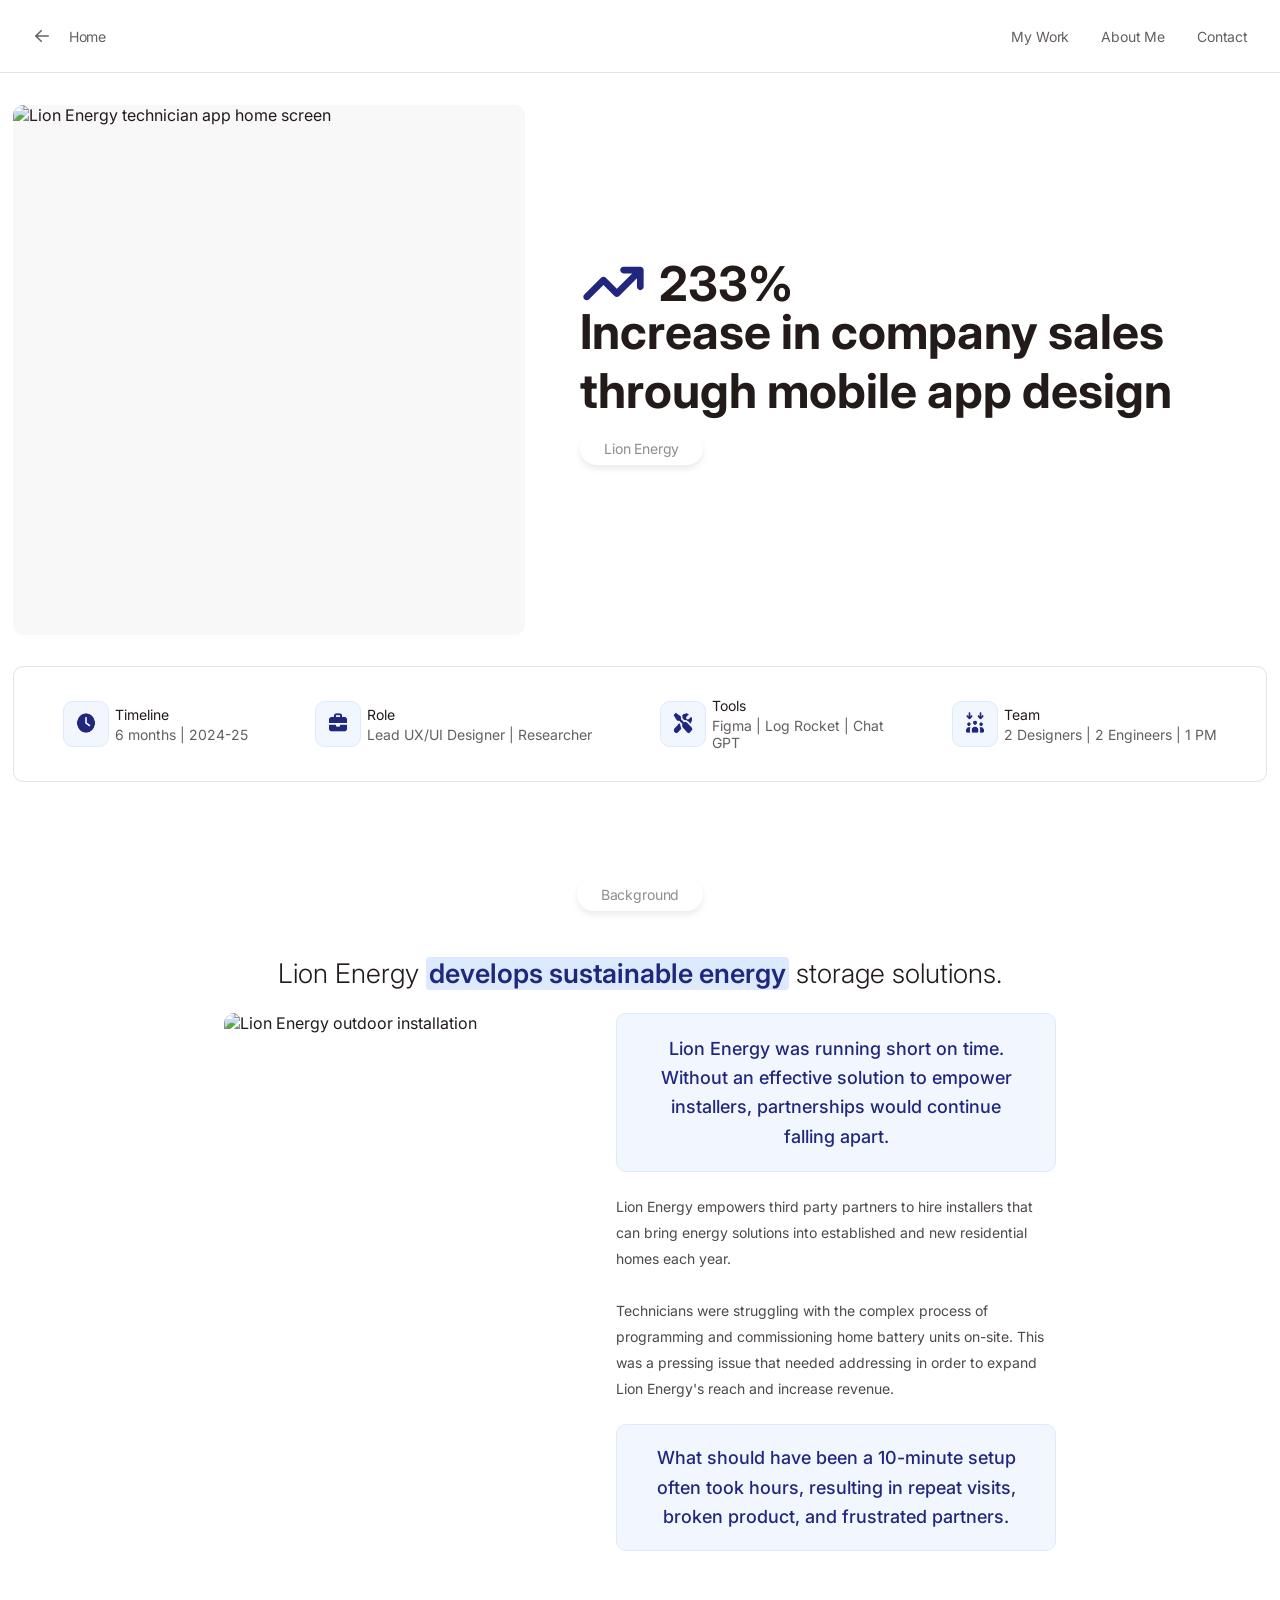
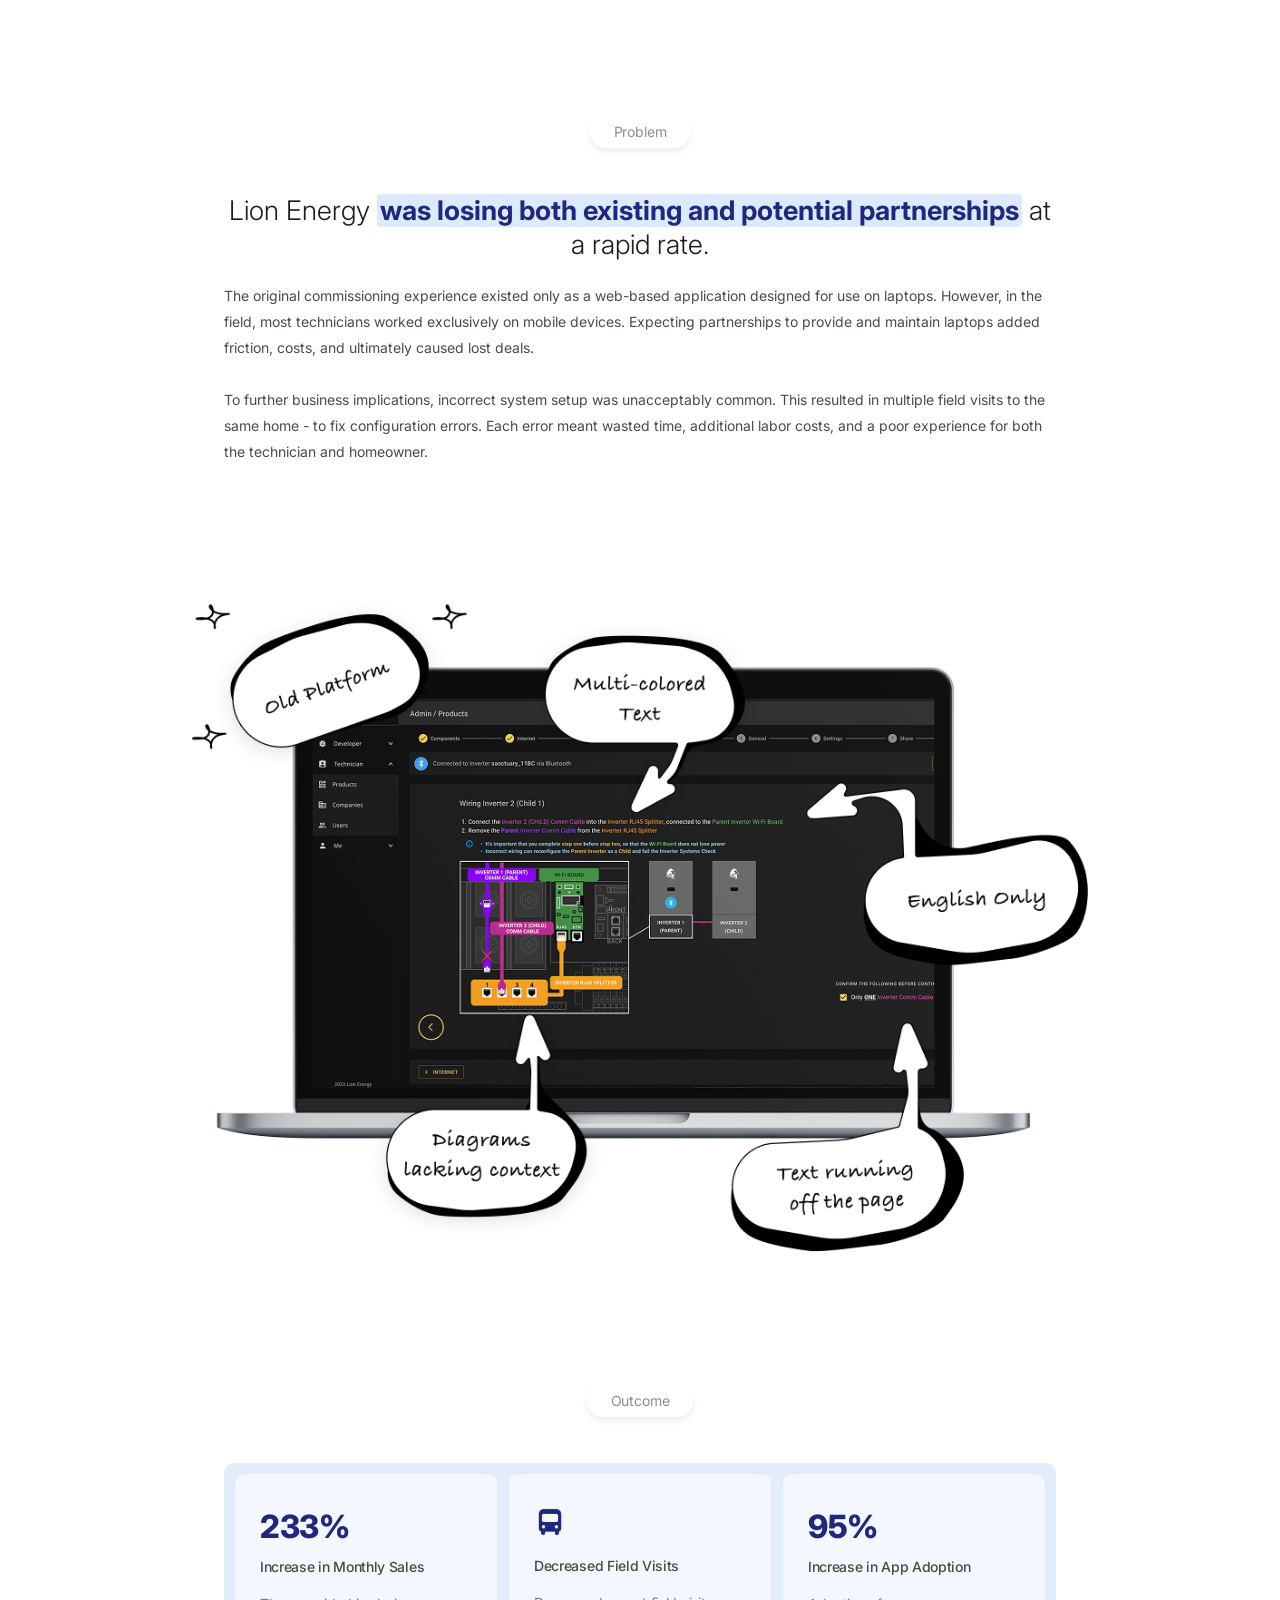
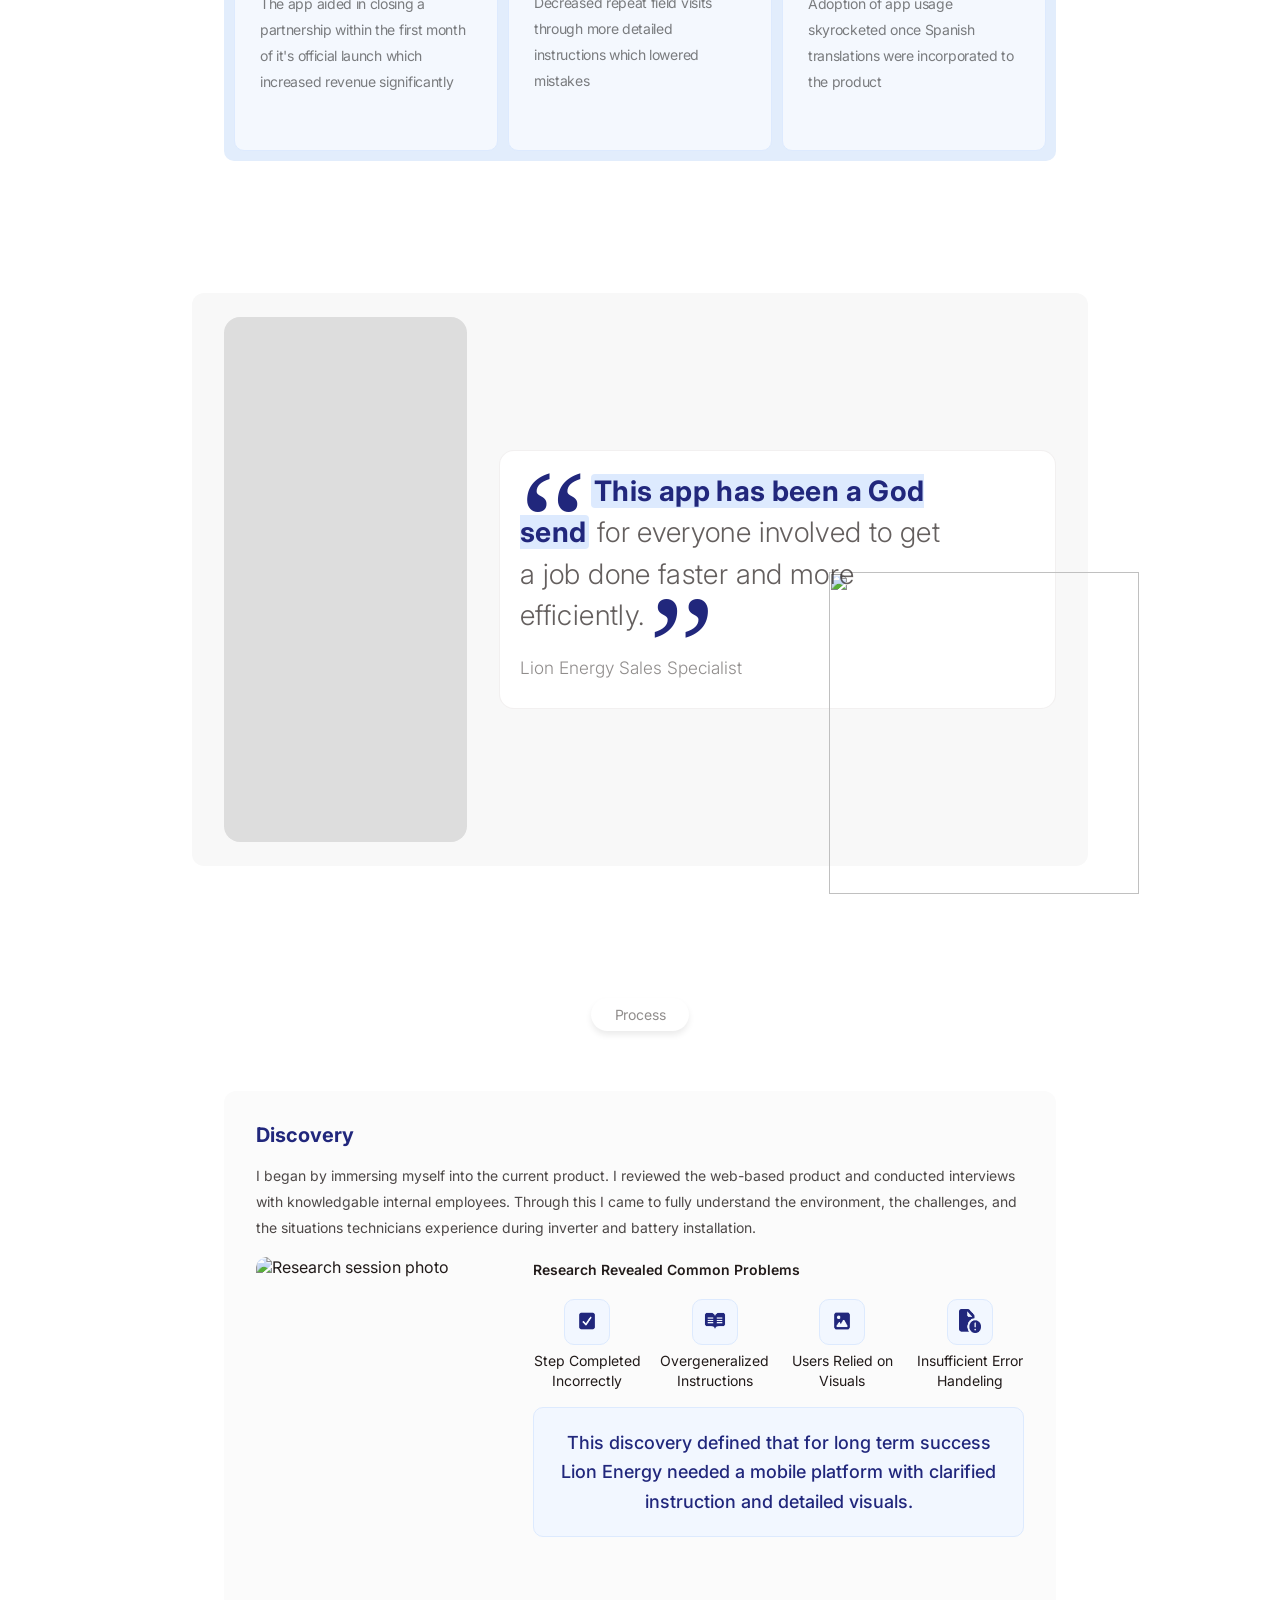
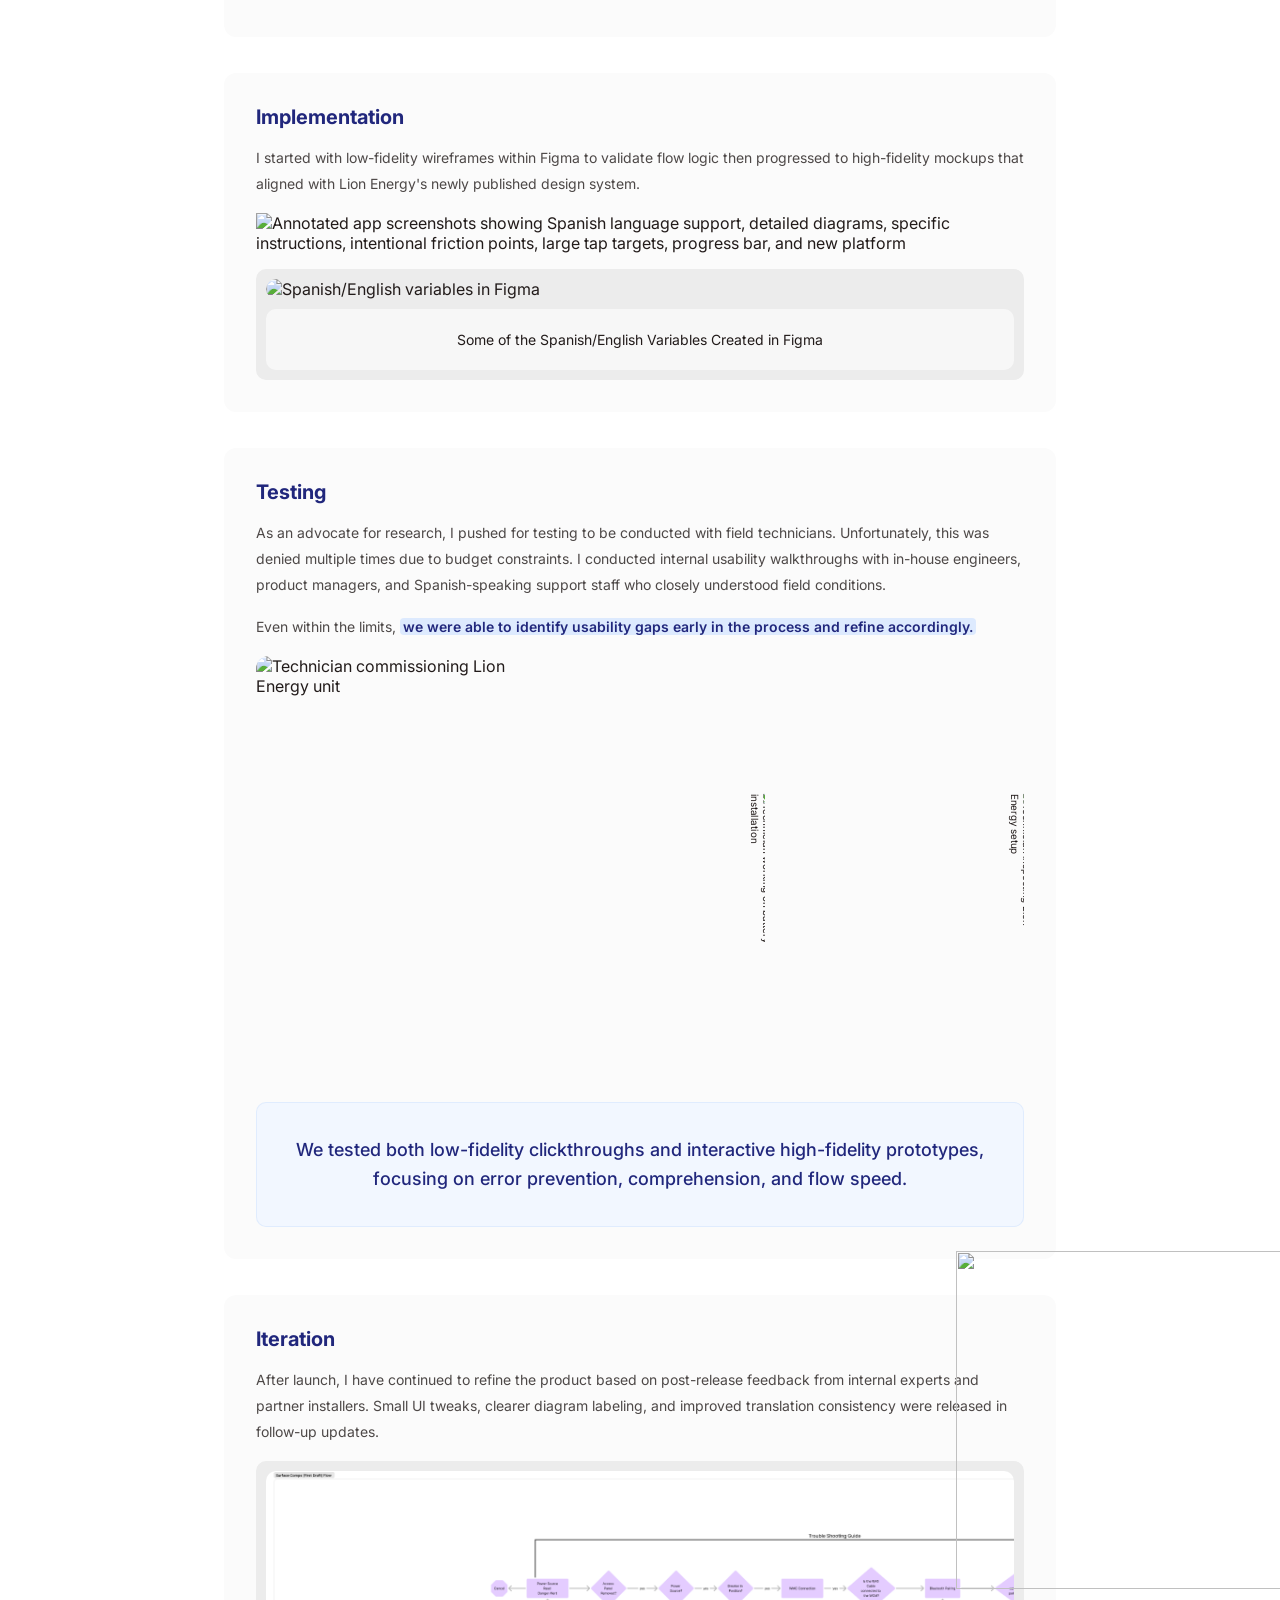
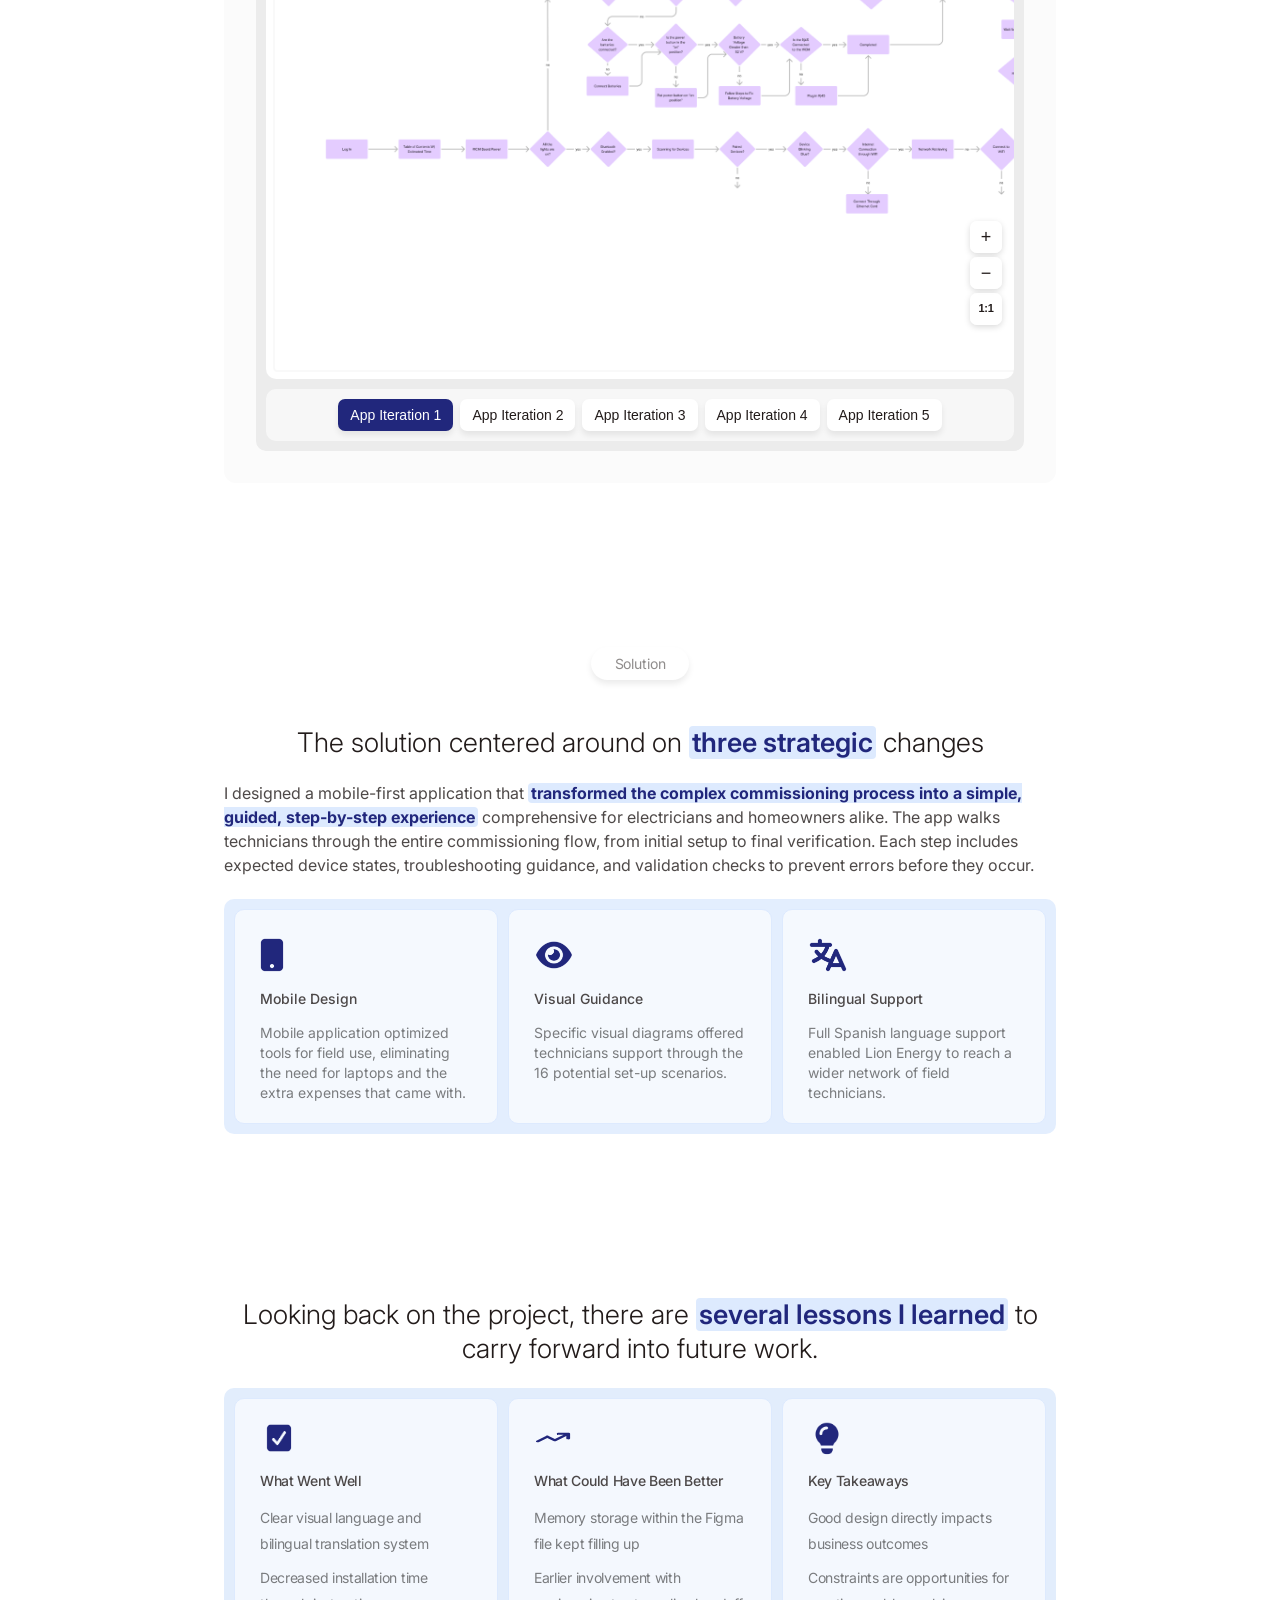
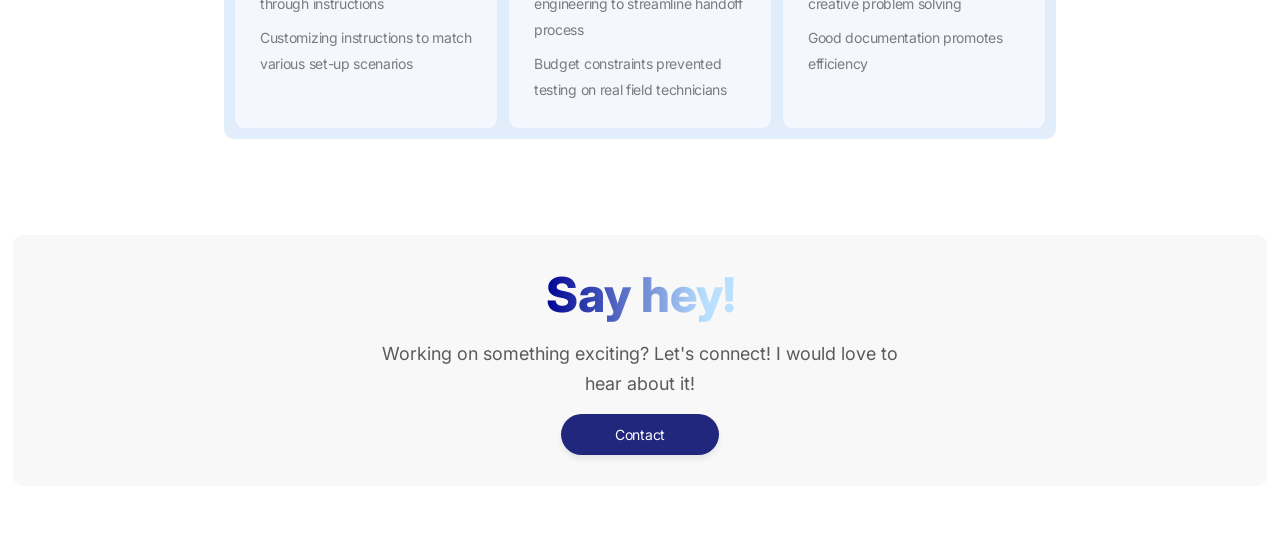
==== product-value.html @ 4588ea2a "Initial commit" ====
<!DOCTYPE html>
<html lang="en">
<head>
<meta charset="UTF-8">
<meta name="viewport" content="width=device-width, initial-scale=1.0">
<title>Lion Energy Case Study | Katelyn.design</title>
<link href="https://fonts.googleapis.com/css2?family=Inter:wght@300;400;500;600;700;800&family=Irish+Grover&display=swap" rel="stylesheet">
<link rel="stylesheet" href="styles.css">
<style>

/* ─── Reset & base ─── */
*, *::before, *::after { box-sizing: border-box; margin: 0; padding: 0; }
body { font-family: 'Inter', sans-serif; background: #fff; color: #221b1a; }
img { display: block; max-width: 100%; }

/* ─── Nav ─── */
.nav {
  display: flex;
  align-items: center;
  justify-content: space-between;
  height: 73px;
  padding: 0 32px;
  border-bottom: 1px solid #e6e2e1;
  background: #fff;
  position: sticky;
  top: 0;
  z-index: 100;
}
.nav__logo {
  display: flex;
  align-items: center;
  gap: 17px;
  font-size: 14px;
  font-weight: 400;
  color: rgba(34,27,26,0.7);
  text-decoration: none;
}
.nav__logo-icon { width: 20px; height: 20px; flex-shrink: 0; }
.nav__links {
  display: flex;
  gap: 32px;
  font-size: 14px;
  color: rgba(34,27,26,0.7);
}
.nav__links a {
  text-decoration: none;
  color: inherit;
}
.nav__links a:hover { color: #21277c; }

/* ─── Main container ─── */
.case-study {
  display: flex;
  flex-direction: column;
  align-items: center;
  background: #fff;
  width: 100%;
  max-width: 1344px;
  margin: 0 auto;
}

/* ─── Hero ─── */
.cs-hero {
  display: flex;
  align-items: center;
  justify-content: flex-start;
  gap: 55px;
  width: calc(100% - 26px);
  margin: 0 13px;
  padding: 14px 49px 14px 0;
  min-height: 593px;
  overflow: hidden;
  background: #fff;
}
.cs-hero__device {
  display: flex;
  align-items: center;
  justify-content: center;
  width: 512px;
  min-width: 512px;
  height: 530px;
  border-radius: 10px;
  background: linear-gradient(90deg, #f9f8f8 0%, #f9f8f8 100%);
  overflow: hidden;
  flex-shrink: 0;
}
.cs-hero__device img {
  width: 100%;
  height: 100%;
  object-fit: cover;
}
.cs-hero__copy {
  display: flex;
  flex-direction: column;
  align-items: flex-start;
  gap: 0;
  max-width: 660px;
}
.cs-hero__stat-row {
  display: flex;
  align-items: center;
  gap: 12px;
  margin-bottom: -15px;
}
.cs-hero__stat-row img {
  width: 67px;
  height: 67px;
  flex-shrink: 0;
}
.cs-hero__stat {
  font-size: 48px;
  font-weight: 700;
  text-transform: uppercase;
  color: #221b1a;
  line-height: normal;
  white-space: nowrap;
}
.cs-hero__heading {
  font-size: 48px;
  font-weight: 700;
  line-height: normal;
  color: #221b1a;
  margin-bottom: 12px;
}
.pill {
  display: inline-block;
  background: #fff;
  box-shadow: 0 4px 6px rgba(0,0,0,0.08);
  border-radius: 9999px;
  padding: 8px 24px;
  font-size: 14px;
  font-weight: 400;
  color: rgba(34, 27, 26, 0.5);
  white-space: nowrap;
  position: relative;
  z-index: 1;
}

/* ─── Meta bar ─── */
.cs-meta {
  display: flex;
  align-items: center;
  justify-content: space-between;
  width: calc(100% - 26px);
  margin: 0 13px;
  padding: 14px 49px;
  border: 1px solid #e6e2e1;
  border-radius: 10px;
  min-height: 106px;
}
.cs-meta__item {
  display: flex;
  align-items: center;
  gap: 6px;
  padding: 16px 0;
}
.cs-meta__icon {
  width: 46px;
  height: 46px;
  background: #f2f7ff;
  border: 1px solid #dde9fc;
  border-radius: 10px;
  display: flex;
  align-items: flex-end;
  justify-content: flex-end;
  padding: 11px;
  flex-shrink: 0;
}
.cs-meta__icon img { width: 24px; height: 24px; }
.cs-meta__text { display: flex; flex-direction: column; gap: 3px; }
.cs-meta__label { font-size: 14px; font-weight: 400; color: #221b1a; }
.cs-meta__value { font-size: 14px; font-weight: 400; color: rgba(34,27,26,0.7); }

/* ─── Article columns ─── */
.cs-content {
  display: flex;
  flex-direction: column;
  gap: 100px;
  padding: 64px 0;
  width: 896px;
}

/* ─── Section card ─── */
.cs-section {
  display: flex;
  flex-direction: column;
  align-items: center;
  gap: 22px;
  padding: 32px;
  background: #fff;
  border-radius: 12px;
  width: 100%;
  position: relative;
}
.cs-section--process {
  display: flex;
  flex-direction: column;
  gap: 100px;
  align-items: center;
  padding: 32px;
  border-radius: 32px;
  background: #fff;
}
.cs-section__heading {
  font-size: 27px;
  font-weight: 300;
  line-height: 33.75px;
  color: #221b1a;
  text-align: center;
  width: 100%;
  position: relative;
  z-index: 1;
}
.cs-section__heading strong { font-weight: 700; color: #21277c; background-color: #ddeafe; border-radius: 4px; padding: 0 3px; }
.cs-section__heading em { font-style: normal; font-weight: 600; color: #21277c; background-color: #ddeafe; border-radius: 4px; padding: 0 3px; }

/* highlight bar */
.highlight-bar {
  position: absolute;
  height: 38px;
  background: rgba(221,234,254,0.81);
  border-radius: 6px;
  pointer-events: none;
  z-index: 0;
}

/* ─── Two-col layout ─── */
.cs-two-col {
  display: flex;
  gap: 22px;
  align-items: flex-start;
  width: 100%;
}
.cs-two-col__img {
  width: 348px;
  min-width: 348px;
  height: 481px;
  border-radius: 10px;
  overflow: hidden;
  flex-shrink: 0;
}
.cs-two-col__img img { width: 100%; height: 100%; object-fit: cover; }
.cs-two-col__right {
  display: flex;
  flex-direction: column;
  gap: 22px;
  flex: 1;
  min-width: 0;
  height: 477px;
}

/* blockquote cards */
.cs-callout {
  background: #f2f7ff;
  border: 1px solid #ddeafe;
  border-radius: 10px;
  padding: 20px;
  display: flex;
  flex-direction: column;
  gap: 26px;
  justify-content: center;
  flex: 1;
}
.cs-callout--full {
  width: 100%;
  height: 195px;
  flex: none;
}
.cs-callout__icon { width: 53px; height: 53px; flex-shrink: 0; }
.cs-callout__icon img { width: 100%; height: 100%; object-fit: contain; }
.cs-callout p {
  font-size: 18px;
  font-weight: 500;
  font-style: normal;
  line-height: 29.25px;
  color: #21277c;
}

/* body text */
.cs-body {
  font-size: 14px;
  font-weight: 400;
  line-height: 26px;
  color: rgba(34,27,26,0.8);
}
.cs-body p + p { margin-top: 0; }

/* full-width image */
.cs-full-img {
  width: 100%;
  position: relative;
}
.cs-full-img img {
  width: 100%;
  object-fit: cover;
  border-radius: 10px;
}

/* ─── Outcome metrics ─── */
.cs-metrics-outer {
  background: #e2edfc;
  border-radius: 10px;
  padding: 10px;
  width: 100%;
}
.cs-metrics-grid {
  display: flex;
  gap: 10px;
  width: 100%;
}
.cs-outcome-card {
  background: rgba(255,255,255,0.64);
  border: 1px solid #ddeafe;
  border-radius: 10px;
  padding: 37px 25px 1px;
  flex: 1;
  min-width: 0;
  display: flex;
  flex-direction: column;
  gap: 12px;
  min-height: 278px;
}
.cs-outcome-card--icon { padding-top: 28px; }
.cs-outcome-card__stat {
  font-size: 32px;
  font-weight: 800;
  color: #21277c;
  line-height: 1;
  letter-spacing: -0.44px;
}
.cs-outcome-card__icon { width: 40px; height: 40px; position: relative; overflow: hidden; flex-shrink: 0; }
.cs-outcome-card__icon img { position: absolute; top: 10%; left: 0; bottom: 10%; width: 100%; height: 80%; object-fit: contain; object-position: left center; }
.cs-outcome-card h4 {
  font-size: 14px;
  font-weight: 500;
  color: rgba(34,27,26,0.8);
  line-height: 24px;
  letter-spacing: -0.31px;
}
.cs-outcome-card p {
  font-size: 14px;
  font-weight: 400;
  color: rgba(0,0,0,0.5);
  line-height: 26px;
  letter-spacing: -0.31px;
  max-width: 210px;
}
.cs-footnote {
  font-size: 14px;
  font-weight: 400;
  line-height: 26px;
  color: rgba(0,0,0,0.9);
  width: 100%;
}

/* ─── Testimonial ─── */
.cs-testimonial {
  display: flex;
  gap: 32px;
  align-items: stretch;
  justify-content: center;
  background: #f8f8f8;
  border-radius: 12px;
  padding: 24px 32px;
  width: 100%;
}
.cs-testimonial__video {
  width: 243px;
  min-width: 243px;
  height: 525px;
  background: #ddd;
  border-radius: 16px;
  overflow: hidden;
  flex-shrink: 0;
}
.cs-testimonial__quote-wrap {
  position: relative;
  flex: 1;
  min-width: 0;
  display: flex;
  flex-direction: column;
  align-items: flex-start;
  justify-content: center;
  background: #fff;
  border: 1px solid rgba(230,226,225,0.5);
  border-radius: 15px;
  padding: 20px;
  align-self: center;
}
.cs-testimonial__open-quote {
  display: inline;
  font-family: 'Irish Grover', cursive;
  font-size: 150px;
  line-height: 0;
  color: #21277c;
  pointer-events: none;
  vertical-align: middle;
  position: relative;
  top: 0.2em;
  margin-right: 4px;
}
.cs-testimonial__close-quote {
  display: inline;
  font-family: 'Irish Grover', cursive;
  font-size: 150px;
  line-height: 0;
  color: #21277c;
  pointer-events: none;
  vertical-align: middle;
  position: relative;
  top: 0.2em;
  margin-left: 4px;
  transform: scaleX(-1);
}
.cs-testimonial__quote-text {
  font-size: 28.182px;
  font-weight: 300;
  line-height: 41.477px;
  color: rgba(34,27,26,0.7);
  text-align: left;
  letter-spacing: 0.3645px;
  position: relative;
  z-index: 1;
  max-width: 440px;
}
.cs-testimonial__quote-text strong {
  font-weight: 700;
  color: #21277c;
  background-color: #DDEAFE;
  border-radius: 4px;
  padding: 0 3px;
}
.cs-testimonial__cite {
  display: block;
  font-size: 17.205px;
  font-weight: 300;
  line-height: 41.477px;
  color: rgba(34,27,26,0.5);
  text-align: left;
  position: relative;
  z-index: 1;
  margin-top: 10px;
}
.cs-testimonial__girl {
  position: absolute;
  right: -84px;
  bottom: -186px;
  width: 310px;
  height: 322px;
  pointer-events: none;
  overflow: hidden;
}
.cs-testimonial__girl img { width: 100%; height: 100%; object-fit: cover; }

/* ─── Process section ─── */
.cs-process-container {
  display: flex;
  flex-direction: column;
  gap: 36px;
  width: 832px;
}
.cs-process-label {
  display: flex;
  align-items: center;
  justify-content: center;
  width: 100%;
}
.cs-process-block {
  background: #fbfbfb;
  border-radius: 12px;
  padding: 32px;
  display: flex;
  flex-direction: column;
  gap: 16px;
  position: relative;
}
.cs-process-block__title {
  font-size: 20px;
  font-weight: 700;
  color: #21277c;
  line-height: 24px;
  align-self: flex-start;
}
.cs-process-block__body {
  font-size: 14px;
  font-weight: 400;
  color: rgba(34,27,26,0.8);
  line-height: 26px;
}
.cs-process-block__body strong { font-weight: 600; color: #221b1a; }

/* discovery two-col */
.cs-discovery-grid {
  display: flex;
  gap: 16px;
  align-items: flex-start;
}
.cs-discovery-photo {
  width: 261px;
  min-width: 261px;
  height: 348px;
  border-radius: 10px;
  overflow: hidden;
  flex-shrink: 0;
}
.cs-discovery-photo img { width: 100%; height: 100%; object-fit: cover; border-radius: 10px; }
.cs-discovery-right {
  flex: 1;
  min-width: 0;
  display: flex;
  flex-direction: column;
  gap: 16px;
}
.cs-discovery-right h4 {
  font-size: 14px;
  font-weight: 600;
  color: #221b1a;
  line-height: 26px;
}

/* research problems grid */
.cs-problems-grid {
  display: flex;
  justify-content: space-between;
  width: 100%;
}
.cs-problem-item {
  display: flex;
  flex-direction: column;
  align-items: center;
  gap: 6px;
  width: 108px;
  text-align: center;
}
.cs-problem-item__icon {
  width: 46px;
  height: 46px;
  background: #f2f7ff;
  border: 1px solid #ddeafe;
  border-radius: 10px;
  display: flex;
  align-items: flex-end;
  justify-content: flex-end;
  padding: 11px;
}
.cs-problem-item__icon img { width: 24px; height: 24px; }
.cs-problem-item p {
  font-size: 14px;
  font-weight: 400;
  color: #221b1a;
  line-height: 20px;
  text-align: center;
}
.cs-discovery-conclusion {
  font-size: 14px;
  font-weight: 400;
  line-height: 26px;
  color: rgba(34,27,26,0.8);
}

/* ─── Picture / tabs component ─── */
.cs-picture {
  background: #ececec;
  border-radius: 10px;
  padding: 10px;
  display: flex;
  flex-direction: column;
  gap: 10px;
  width: 100%;
}
.cs-picture__img {
  width: 100%;
  border-radius: 10px;
  overflow: hidden;
  min-height: 350px;
  position: relative;
}
.cs-picture__img img {
  width: 100%;
  height: 100%;
  object-fit: cover;
  border-radius: 10px;
  display: block;
}
.cs-picture__tabs {
  background: rgba(255,255,255,0.62);
  border-radius: 10px;
  padding: 10px 14px;
  display: flex;
  flex-wrap: wrap;
  gap: 7px;
  align-items: center;
  justify-content: center;
}
.cs-tab {
  background: #fff;
  box-shadow: 0 4px 6px rgba(0,0,0,0.08);
  border-radius: 7px;
  padding: 8px 12px;
  font-size: 14px;
  font-weight: 400;
  color: #221b1a;
  cursor: pointer;
  border: none;
  white-space: nowrap;
}
.cs-tab.active {
  background: #21277c;
  color: #fff;
}

/* ─── Implementation annotated section ─── */
.cs-annotated-wrap {
  width: 100%;
  position: relative;
  /* overflow: hidden; */
  /* min-height gives space for absolutely positioned bubbles */
  min-height: 900px;
}

.cs-phones-row {
  display: flex;
  gap: 16px;
  align-items: flex-start;
  justify-content: center;
  padding: 96px 0 0 0;
  position: relative;
  z-index: 1;
}
.cs-phone-shot {
  border-radius: 12px;
  overflow: hidden;
  height: 540px;
}
.cs-phone-shot img {
  height: 100%;
  width: auto;
  object-fit: cover;
}

/* Speech bubbles — absolutely positioned */
.bubble {
  position: absolute;
  z-index: 10;
  display: flex;
  flex-direction: column;
  align-items: center;
}
.bubble__shape {
  background: #fff;
  border: 2px solid #221b1a;
  border-radius: 16px;
  padding: 10px 16px;
  position: relative;
  max-width: 200px;
  text-align: center;
}
.bubble__shape::after {
  content: '';
  position: absolute;
  width: 0;
  height: 0;
  border-left: 10px solid transparent;
  border-right: 10px solid transparent;
}
.bubble__shape--down::after {
  bottom: -14px;
  left: 50%;
  transform: translateX(-50%);
  border-top: 14px solid #221b1a;
}
.bubble__shape--down-inner::before {
  content: '';
  position: absolute;
  width: 0;
  height: 0;
  bottom: -11px;
  left: 50%;
  transform: translateX(-50%);
  border-left: 8px solid transparent;
  border-right: 8px solid transparent;
  border-top: 11px solid #fff;
  z-index: 1;
}
.bubble__shape--up::after {
  top: -14px;
  left: 50%;
  transform: translateX(-50%);
  border-bottom: 14px solid #221b1a;
}
.bubble__shape--up-inner::before {
  content: '';
  position: absolute;
  width: 0;
  height: 0;
  top: -11px;
  left: 50%;
  transform: translateX(-50%);
  border-left: 8px solid transparent;
  border-right: 8px solid transparent;
  border-bottom: 11px solid #fff;
  z-index: 1;
}
.bubble__text {
  font-family: 'Comic Sans MS', 'Bradley Hand', 'Segoe Print', cursive;
  font-size: 18px;
  font-weight: 700;
  color: #000;
  line-height: 1.3;
}

/* ─── Figma variables screenshot ─── */
.cs-figma-vars {
  background: #ececec;
  border-radius: 10px;
  padding: 10px;
  display: flex;
  flex-direction: column;
  gap: 10px;
  width: 100%;
}
.cs-figma-vars__img {
  width: 100%;
  border-radius: 10px;
  overflow: hidden;
}
.cs-figma-vars__img img { width: 100%; object-fit: cover; border-radius: 10px; display: block; }
.cs-figma-vars__caption {
  background: rgba(255,255,255,0.62);
  border-radius: 10px;
  padding: 22px 14px;
  display: flex;
  align-items: center;
  justify-content: center;
}
.cs-figma-vars__caption span {
  font-size: 14px;
  font-weight: 400;
  color: #221b1a;
}

/* ─── Testing ─── */
.cs-testing-highlight {
  position: absolute;
  left: 188px;
  top: 180px;
  width: 618px;
  height: 42px;
  background: rgba(221,234,254,0.81);
  border-radius: 6px;
  pointer-events: none;
}
.cs-testing-photos {
  display: flex;
  gap: 10px;
  width: 100%;
  height: 430px;
}
.cs-testing-photo {
  flex: 1;
  min-width: 0;
  border-radius: 12px;
  overflow: hidden;
  position: relative;
}
.cs-testing-photo img {
  width: 100%;
  height: 100%;
  object-fit: cover;
  border-radius: 12px;
}
.cs-testing-photo--rotated {
  display: flex;
  align-items: center;
  justify-content: center;
}
.cs-testing-photo--rotated img {
  transform: rotate(90deg);
  width: auto;
  height: 100%;
  max-width: none;
}
.cs-testing-quote {
  background: linear-gradient(90deg, #f2f7ff 0%, #f2f7ff 100%);
  border: 1px solid rgba(221,234,254,0.81);
  border-radius: 10px;
  padding: 32px;
  width: 100%;
}
.cs-testing-quote p {
  font-size: 18px;
  font-weight: 500;
  color: #21277c;
  line-height: 29.25px;
  text-align: center;
}

/* ─── Iteration ─── */
.cs-iteration-wrap {
  position: relative;
  width: 100%;
}
.cs-iteration-girl {
  position: absolute;
  right: -270px;
  top: -210px;
  width: 338px;
  height: 338px;
  pointer-events: none;
  z-index: 2;
}
.cs-iteration-girl img { width: 100%; height: 100%; object-fit: cover; }

.cs-picture__img--animated {
  position: relative;
  height: 508px;
  border-radius: 10px;
  background: #ececec;
  overflow: hidden;
}
/* Scrollable inner track */
.cs-iteration-scroll {
  position: absolute;
  inset: 0;
  overflow: hidden;
  opacity: 0;
  transition: opacity 0.35s ease;
  pointer-events: none;
  cursor: grab;
}
.cs-iteration-scroll.visible {
  opacity: 1;
  pointer-events: auto;
}
.cs-iteration-scroll.dragging { cursor: grabbing; }
.cs-iteration-scroll img {
  height: 100%;
  width: auto;
  max-width: none;
  display: block;
  border-radius: 0;
  transform-origin: 0 0;
  transition: transform 0.15s ease;
  user-select: none;
  pointer-events: none;
}
/* Zoom controls */
.cs-iteration-zoom {
  position: absolute;
  bottom: 54px;
  right: 12px;
  z-index: 10;
  display: flex;
  flex-direction: column;
  gap: 4px;
}
.cs-iteration-zoom button {
  width: 32px;
  height: 32px;
  background: rgba(255,255,255,0.9);
  border: none;
  border-radius: 7px;
  box-shadow: 0 2px 6px rgba(0,0,0,0.15);
  font-size: 18px;
  line-height: 1;
  cursor: pointer;
  display: flex;
  align-items: center;
  justify-content: center;
  color: #221b1a;
  transition: background 0.15s;
}
.cs-iteration-zoom button:hover { background: #fff; }
.cs-iteration-zoom button:disabled { opacity: 0.35; cursor: default; }
.cs-iteration-zoom__reset {
  font-size: 11px !important;
  font-weight: 600;
  letter-spacing: -0.3px;
}

/* ─── Solution ─── */
.cs-solution-section {
  display: flex;
  flex-direction: column;
  gap: 22px;
  align-items: center;
  padding: 32px;
  width: 100%;
  position: relative;
}
.cs-solution__highlight {
  position: absolute;
  height: 38px;
  background: rgba(221,234,254,0.81);
  border-radius: 6px;
  pointer-events: none;
}
.cs-solution-body {
  position: relative;
  width: 832px;
}
.cs-solution-body__highlight-1 {
  position: absolute;
  background: rgba(221,234,254,0.81);
  height: 29px;
  left: 298px;
  top: -2px;
  width: 482px;
  border-radius: 6px;
  pointer-events: none;
}
.cs-solution-body__highlight-2 {
  position: absolute;
  background: rgba(221,234,254,0.81);
  height: 29px;
  left: 1px;
  top: 23px;
  width: 254px;
  border-radius: 6px;
  pointer-events: none;
}
.cs-solution-body p {
  font-size: 14px;
  font-weight: 400;
  line-height: 24px;
  color: rgba(34,27,26,0.8);
  position: relative;
  z-index: 1;
}
.cs-solution-body strong { font-weight: 700; color: #21277c; background-color: #ddeafe; border-radius: 4px; padding: 0 3px; }

.cs-solution-cards {
  display: flex;
  gap: 10px;
  width: 832px;
  background: rgba(221,234,254,0.81);
  border-radius: 10px;
  padding: 10px;
}
.cs-solution-card {
  background: rgba(255,255,255,0.64);
  border: 1px solid #ddeafe;
  border-radius: 10px;
  padding: 25px 25px 20px;
  flex: 1;
  min-width: 0;
  display: flex;
  flex-direction: column;
  gap: 12px;
}
.cs-solution-card__icon { width: 40px; height: 40px; flex-shrink: 0; }
.cs-solution-card__icon img { display: block; width: 100%; height: 100%; object-fit: contain; object-position: left center; }
.cs-solution-card h4 {
  font-size: 14px;
  font-weight: 500;
  color: rgba(34,27,26,0.8);
  line-height: 24px;
}
.cs-solution-card p {
  font-size: 14px;
  font-weight: 400;
  color: rgba(0,0,0,0.5);
  line-height: 20px;
}

/* ─── Retrospective ─── */
.cs-retro-section {
  display: flex;
  flex-direction: column;
  gap: 22px;
  align-items: center;
  padding: 32px;
  background: #fff;
  border-radius: 12px;
  width: 100%;
  position: relative;
}
.cs-retro-section__heading {
  font-size: 27px;
  font-weight: 300;
  line-height: 33.75px;
  color: #221b1a;
  text-align: center;
  width: 100%;
  position: relative;
  z-index: 1;
}
.cs-retro-section__heading strong { font-weight: 600; color: #21277c; background-color: #ddeafe; border-radius: 4px; padding: 0 3px; }
.cs-retro-grid {
  display: flex;
  gap: 10px;
  width: 100%;
  background: #e2edfc;
  border-radius: 10px;
  padding: 10px;
}
.cs-retro-card {
  background: rgba(255,255,255,0.64);
  border: 1px solid #ddeafe;
  border-radius: 10px;
  padding: 20px 25px 25px;
  flex: 1;
  min-width: 0;
  display: flex;
  flex-direction: column;
  gap: 12px;
  min-height: 200px;
}
.cs-retro-card h4 {
  font-size: 14px;
  font-weight: 500;
  color: rgba(34,27,26,0.8);
  line-height: 24px;
  letter-spacing: -0.31px;
}
.cs-retro-card ul {
  list-style: none;
  display: flex;
  flex-direction: column;
  gap: 8px;
}
.cs-retro-card ul li {
  font-size: 14px;
  font-weight: 400;
  color: rgba(0,0,0,0.5);
  line-height: 26px;
  letter-spacing: -0.31px;
  padding-left: 0;
  position: relative;
}
.cs-retro-card ul li::before {
  content: none;
}
.cs-retro-icon--shift { margin-left: -5px; }
.cs-retro-icon {
  width: 38px;
  height: 38px;
  object-fit: contain;
  flex-shrink: 0;
  margin-left: 0;
}

.cs-retro-girl {
  position: absolute;
  right: 20px;
  bottom: 0;
  width: 180px;
  height: 240px;
  pointer-events: none;
  z-index: 5;
}
.cs-retro-girl img { width: 100%; height: 100%; object-fit: cover; }

/* ─── Say Hey CTA ─── */
.cs-cta {
  display: flex;
  flex-direction: column;
  align-items: center;
  gap: 16px;
  padding: 31px 32px;
  margin: 64px 0 0;
  width: 100%;
  background: #f8f8f8;
  border-radius: 10px;
  text-align: center;
  box-sizing: border-box;
}
.cs-cta__hey {
  font-size: 48px;
  font-weight: 800;
  font-style: normal;
  background: linear-gradient(90deg, #000592, #b9e0ff 85.096%);
  -webkit-background-clip: text;
  background-clip: text;
  color: transparent;
  line-height: 1.2;
}
.cs-cta__sub {
  font-size: 18px;
  font-weight: 400;
  color: #5b5b5b;
  line-height: 29.25px;
  max-width: 525px;
}
.btn-primary {
  display: inline-flex;
  align-items: center;
  justify-content: center;
  background: #21277c;
  color: #fff;
  font-size: 14px;
  font-weight: 400;
  letter-spacing: -0.3125px;
  padding: 12px 54px;
  border-radius: 9999px;
  text-decoration: none;
  box-shadow: 0px 4px 6px rgba(0, 0, 0, 0.08);
  white-space: nowrap;
}
.btn-primary:hover { background: #1a1f63; }

/* ─── Footer ─── */
.cs-footer {
  width: 100%;
  padding: 24px 32px;
  border-top: 1px solid #e6e2e1;
  display: flex;
  justify-content: flex-start;
}
.cs-footer__link {
  font-size: 14px;
  color: #21277c;
  text-decoration: none;
}
.cs-footer__link:hover { text-decoration: underline; }

/* Annotation overlays */
.ann-wrap { position:relative; overflow:visible; }
.ann { position:absolute; overflow:visible; }
.ann-inner { position:relative; width:100%; height:100%; }
.ann-layer { position:absolute; top:0; left:0; display:block; overflow:visible; }
.ann-layer svg { display:block; width:100%; height:100%; overflow:visible; }
.ann-text {
  position:absolute;
  font-family:'Bradley Hand ITC','Bradley Hand',cursive;
  font-size:19px;
  font-weight:bold;
  color:#000;
  text-align:center;
  line-height:1.3;
  pointer-events:none;
  white-space:nowrap;
}
.sparkle { position:absolute; overflow:visible; }
.sparkle svg { display:block; }

</style>
</head>
<body>

<!-- ─── Navigation ─── -->
<header class="nav">
  <a href="index.html" class="nav__logo">
    <svg class="nav__logo-icon" xmlns="http://www.w3.org/2000/svg" viewBox="0 0 20 20" fill="currentColor" aria-hidden="true">
      <path fill-rule="evenodd" d="M17 10a.75.75 0 0 1-.75.75H5.612l4.158 3.96a.75.75 0 1 1-1.04 1.08l-5.5-5.25a.75.75 0 0 1 0-1.08l5.5-5.25a.75.75 0 1 1 1.04 1.08L5.612 9.25H16.25A.75.75 0 0 1 17 10Z" clip-rule="evenodd"/>
    </svg>
    Home
  </a>
  <nav class="nav__links">
    <a href="index.html#work">My Work</a>
    <a href="index.html#about">About Me</a>
    <a href="index.html#contact">Contact</a>
  </nav>
</header>

<main class="case-study">

  <!-- ─── Hero ─── -->
  <section class="cs-hero">
    <div class="cs-hero__device">
      <img src="https://www.figma.com/api/mcp/asset/f5a6b131-6152-4d12-a636-bc44498e6075" alt="Lion Energy technician app home screen">
    </div>
    <div class="cs-hero__copy">
      <div class="cs-hero__stat-row">
        <img src="assets/icon-arrow-trend-up.svg" alt="Trend up">
        <span class="cs-hero__stat">233%</span>
      </div>
      <h1 class="cs-hero__heading">Increase in company sales through mobile app design</h1>
      <span class="pill">Lion Energy</span>
    </div>
  </section>

  <!-- ─── Meta bar ─── -->
  <div class="cs-meta">
    <div class="cs-meta__item">
      <div class="cs-meta__icon">
        <img src="assets/Property 1=clock-solid-full 1.png" alt="">
      </div>
      <div class="cs-meta__text">
        <span class="cs-meta__label">Timeline</span>
        <span class="cs-meta__value">6 months | 2024-25</span>
      </div>
    </div>
    <div class="cs-meta__item">
      <div class="cs-meta__icon">
        <img src="assets/Property 1=briefcase-solid-full 1.png" alt="">
      </div>
      <div class="cs-meta__text">
        <span class="cs-meta__label">Role</span>
        <span class="cs-meta__value">Lead UX/UI Designer | Researcher</span>
      </div>
    </div>
    <div class="cs-meta__item" style="width:225px">
      <div class="cs-meta__icon">
        <img src="assets/Property 1=screwdriver-wrench-solid-full 1.png" alt="">
      </div>
      <div class="cs-meta__text">
        <span class="cs-meta__label">Tools</span>
        <span class="cs-meta__value">Figma | Log Rocket | Chat GPT</span>
      </div>
    </div>
    <div class="cs-meta__item">
      <div class="cs-meta__icon">
        <img src="assets/Property 1=arrows-down-to-people-solid-full 1.png" alt="">
      </div>
      <div class="cs-meta__text">
        <span class="cs-meta__label">Team</span>
        <span class="cs-meta__value">2 Designers | 2 Engineers | 1 PM</span>
      </div>
    </div>
  </div>

  <!-- ─── Content column ─── -->
  <div class="cs-content">

    <!-- Background -->
    <section class="cs-section">
      <div style="width:100%; display:flex; justify-content:center;">
        <span class="pill">Background</span>
      </div>
      <p class="cs-section__heading">
        Lion Energy <em>develops sustainable energy</em> storage solutions.
      </p>
      <div class="cs-two-col">
        <div class="cs-two-col__img" style="width:370px; min-width:370px; height:auto; align-self:stretch;">
          <img src="https://www.figma.com/api/mcp/asset/ba04657e-9eb3-4afa-96de-4a800639ceef" alt="Lion Energy outdoor installation" style="width:100%; height:100%; object-fit:cover; object-position:95% center;">
        </div>
        <div class="cs-two-col__right" style="height:auto;">
          <div class="cs-callout" style="flex:none; justify-content:center; align-items:center;">
            <p style="text-align:center;">Lion Energy was running short on time. Without an effective solution to empower installers, partnerships would continue falling&nbsp;apart.</p>
          </div>
          <div class="cs-body">
            <p>Lion Energy empowers third party partners to hire installers that can bring energy solutions into established and new residential homes each year.</p>
            <br>
            <p>Technicians were struggling with the complex process of programming and commissioning home battery units on-site. This was a pressing issue that needed addressing in order to expand Lion Energy's  reach and increase revenue.</p>
          </div>
          <div class="cs-callout" style="height:127px; flex:none; justify-content:center; align-items:center;">
            <p style="text-align:center;">What should have been a 10-minute setup often took hours, resulting in repeat visits, broken product, and frustrated partners.</p>
          </div>
        </div>
      </div>
    </section>

    <!-- Problem -->
    <section class="cs-section">
      <div style="width:100%; display:flex; justify-content:center;">
        <span class="pill">Problem</span>
      </div>
      <p class="cs-section__heading" style="text-align:center; width:832px;">
        Lion Energy <strong>was losing both existing and potential partnerships</strong> at a rapid rate.
      </p>
      <div class="cs-body" style="width:100%;">
        <p>The original commissioning experience existed only as a web-based application designed for use on laptops. However, in the field, most technicians worked exclusively on mobile devices. Expecting partnerships to provide and maintain laptops added friction, costs, and ultimately caused lost deals.</p>
        <br>
        <p>To further business implications, incorrect system setup was unacceptably common. This resulted in multiple field visits to the same home - to fix configuration errors. Each error meant wasted time, additional labor costs, and a poor experience for both the technician and homeowner.</p>
      </div>
    </section>

    <!-- Old desktop screenshot -->
    <!-- Old desktop screenshot -->
    <div class="cs-problem-image">
      <img src="assets/UX/Group 8.png" alt="Old platform showing issues: multi-colored text, English only, diagrams lacking context, and text running off the page" style="max-width:100%; height:auto;">
    </div>

    <!-- Outcome -->
    <section class="cs-section">
      <div style="width:100%; display:flex; justify-content:center;">
        <span class="pill">Outcome</span>
      </div>
      <div class="cs-metrics-outer">
        <div class="cs-metrics-grid">
          <div class="cs-outcome-card">
            <div class="cs-outcome-card__stat">233%</div>
            <h4>Increase in Monthly Sales</h4>
            <p>The app aided in closing a partnership within the first month of it's official launch which increased revenue significantly</p>
          </div>
          <div class="cs-outcome-card cs-outcome-card--icon">
            <div class="cs-outcome-card__icon">
              <img src="assets/Property 1=bus-simple-solid-full 1.png" alt="">
            </div>
            <h4>Decreased Field Visits</h4>
            <p>Decreased repeat field visits through more detailed instructions which lowered mistakes</p>
          </div>
          <div class="cs-outcome-card">
            <div class="cs-outcome-card__stat">95%</div>
            <h4>Increase in App Adoption</h4>
            <p>Adoption of app usage skyrocketed once Spanish translations were incorporated to the product</p>
          </div>
        </div>
      </div>
    </section>

    <!-- Testimonial -->
    <div class="cs-testimonial">
      <div class="cs-testimonial__video">
        <video src="assets/Tech app emsc updates.mp4" autoplay muted loop playsinline style="width:100%; height:100%; object-fit:cover; border-radius:16px;"></video>
      </div>
      <div class="cs-testimonial__quote-wrap">
        <p class="cs-testimonial__quote-text">
          <span class="cs-testimonial__open-quote">&ldquo;</span><strong>This app has been a God send</strong> for everyone involved to get a job done faster and more efficiently.<span class="cs-testimonial__close-quote">&rdquo;</span>
        </p>
        <span class="cs-testimonial__cite">Lion Energy Sales Specialist</span>
        <div class="cs-testimonial__girl">
          <img src="https://www.figma.com/api/mcp/asset/96faf5ed-6796-415d-9d5f-3849126d8b5a" alt="">
        </div>
      </div>
    </div>

    <!-- Process -->
    <section class="cs-section--process">

      <div class="cs-process-container">
        <div class="cs-process-label">
          <span class="pill" style="align-self: center;">Process</span>
        </div>

        <!-- Discovery -->
        <div class="cs-process-block">
          <p class="cs-process-block__title">Discovery</p>
          <p class="cs-process-block__body">
            I began by immersing myself into the current product. I reviewed the web-based product and conducted interviews with knowledgable internal employees. Through this I came to fully understand the environment, the challenges, and the situations technicians experience during inverter and battery installation.
          </p>
          <div class="cs-discovery-grid">
            <div class="cs-discovery-photo">
              <img src="https://www.figma.com/api/mcp/asset/63972ed6-4a25-4545-ae83-3a02f7d1ddae" alt="Research session photo">
            </div>
            <div class="cs-discovery-right">
              <h4>Research Revealed Common Problems</h4>
              <div class="cs-problems-grid">
                <div class="cs-problem-item">
                  <div class="cs-problem-item__icon">
                    <img src="assets/Property 1=square-check-solid-full 1.png" alt="">
                  </div>
                  <p>Step Completed Incorrectly</p>
                </div>
                <div class="cs-problem-item">
                  <div class="cs-problem-item__icon">
                    <img src="assets/Property 1=readme-brands-solid-full 1.png" alt="">
                  </div>
                  <p>Overgeneralized Instructions</p>
                </div>
                <div class="cs-problem-item">
                  <div class="cs-problem-item__icon">
                    <img src="assets/Property 1=image-solid-full 1.png" alt="">
                  </div>
                  <p>Users Relied on Visuals</p>
                </div>
                <div class="cs-problem-item">
                  <div class="cs-problem-item__icon">
                    <img src="assets/Property 1=file-circle-exclamation-solid-full 1.png" alt="">
                  </div>
                  <p>Insufficient Error Handeling</p>
                </div>
              </div>
              <div class="cs-callout" style="justify-content:center; align-items:center;">
                <p style="text-align:center;">This discovery defined that for long term success Lion Energy needed a mobile platform with clarified instruction and detailed visuals.</p>
              </div>
            </div>
          </div>
        </div>

        <!-- Implementation -->
        <div class="cs-process-block" style="overflow:visible;">
          <p class="cs-process-block__title">Implementation</p>
          <p class="cs-process-block__body">
            I started with low-fidelity wireframes within Figma to validate flow logic then progressed to high-fidelity mockups that aligned with Lion Energy's newly published design system.
          </p>

          <!-- Annotated phone screenshots — exported from Figma -->
          <img src="assets/UX/Frame 3346.png" alt="Annotated app screenshots showing Spanish language support, detailed diagrams, specific instructions, intentional friction points, large tap targets, progress bar, and new platform" style="width:100%;display:block;">
          <div style="display:none;" class="cs-annotated-wrap">

            <!-- Phone screenshots row -->
            <div style="padding-top:90px; display:flex; align-items:flex-start; justify-content:center; gap:10px;">
              <div style="position:relative; height:540px; width:250px; flex-shrink:0; border-radius:12px; overflow:hidden;">
                <img src="https://www.figma.com/api/mcp/asset/33ef53a7-a3cc-445c-be10-31523a82a322" alt="App screenshot — step-by-step instructions" style="width:100%;height:100%;object-fit:cover;">
              </div>
              <div style="position:relative; height:540px; width:252px; flex-shrink:0; border-radius:12px; overflow:hidden;">
                <img src="https://www.figma.com/api/mcp/asset/ba204bc2-8a46-41fe-a07b-1960450013f8" alt="App screenshot — spanish support" style="width:100%;height:100%;object-fit:cover;">
              </div>
              <div style="position:relative; height:555px; width:254px; flex-shrink:0; border-radius:12px; overflow:hidden;">
                <img src="https://www.figma.com/api/mcp/asset/00cace17-9a1d-4fa0-a7c9-56c43514555b" alt="App screenshot — progress bar" style="width:100%;height:100%;object-fit:cover;">
              </div>
            </div>

            <!-- ── Spanish Language Support (Union rotate-180 → oval at top, tail at bottom-right) ── -->
            <div style="position:absolute;top:0;left:5px;width:253px;height:211px;pointer-events:none;">
              <img src="https://www.figma.com/api/mcp/asset/220927ec-9cc8-44b9-994d-9fdf09e19c98" alt=""
                   style="position:absolute;inset:0;width:100%;height:100%;transform:rotate(180deg);">
              <p style="position:absolute;top:16px;left:50%;transform:translateX(-50%);width:160px;
                         text-align:center;font-family:'Comic Sans MS','Bradley Hand','Segoe Print',cursive;
                         font-size:22px;font-weight:700;color:#000;line-height:1.35;margin:0;">
                Spanish Language<br>Support
              </p>
            </div>

            <!-- ── New Platform: sparkle assets + rotated oval ── -->
            <img src="https://www.figma.com/api/mcp/asset/3fdae410-ee21-4db7-8488-76e9573da75e" alt=""
                 style="position:absolute;top:-4px;left:268px;width:28px;pointer-events:none;">
            <img src="https://www.figma.com/api/mcp/asset/3fdae410-ee21-4db7-8488-76e9573da75e" alt=""
                 style="position:absolute;top:68px;left:254px;width:28px;pointer-events:none;">
            <img src="https://www.figma.com/api/mcp/asset/3fdae410-ee21-4db7-8488-76e9573da75e" alt=""
                 style="position:absolute;top:-4px;left:534px;width:28px;pointer-events:none;">
            <div style="position:absolute;top:-12px;left:274px;width:260px;height:165px;pointer-events:none;">
              <img src="https://www.figma.com/api/mcp/asset/0308aca6-59fc-46db-a555-962b9148eacb" alt=""
                   style="position:absolute;top:22px;left:22px;width:210px;height:113px;
                          transform:rotate(160.64deg);transform-origin:center center;">
              <p style="position:absolute;top:52px;left:50%;
                         transform:translateX(-50%) rotate(-19.17deg);
                         width:160px;text-align:center;
                         font-family:'Comic Sans MS','Bradley Hand','Segoe Print',cursive;
                         font-size:22px;font-weight:700;color:#000;line-height:1.35;margin:0;white-space:nowrap;">
                New Platform
              </p>
            </div>

            <!-- ── Specific Instructions (Union rotate-180 → oval at top, tail at bottom) ── -->
            <div style="position:absolute;top:15px;right:0;width:210px;height:190px;pointer-events:none;">
              <img src="https://www.figma.com/api/mcp/asset/829403e8-6f24-43d6-8c73-0b58793e460b" alt=""
                   style="position:absolute;inset:0;width:100%;height:100%;transform:rotate(180deg);">
              <p style="position:absolute;top:14px;left:50%;transform:translateX(-50%);width:148px;
                         text-align:center;font-family:'Comic Sans MS','Bradley Hand','Segoe Print',cursive;
                         font-size:22px;font-weight:700;color:#000;line-height:1.35;margin:0;">
                Specific<br>Instructions
              </p>
            </div>

            <!-- ── Detailed Diagrams (Union rotate-180 → oval on right, tail points left) ── -->
            <div style="position:absolute;top:248px;left:558px;width:225px;height:156px;pointer-events:none;">
              <img src="https://www.figma.com/api/mcp/asset/98cec4ab-ce1b-4a34-8c04-8ff4e88c7d48" alt=""
                   style="position:absolute;inset:0;width:100%;height:100%;transform:rotate(180deg);">
              <p style="position:absolute;top:32px;left:58%;transform:translateX(-50%);width:130px;
                         text-align:center;font-family:'Comic Sans MS','Bradley Hand','Segoe Print',cursive;
                         font-size:22px;font-weight:700;color:#000;line-height:1.35;margin:0;">
                Detailed<br>Diagrams
              </p>
            </div>

            <!-- ── Intentional Friction Points (Union scaleY(-1) → oval at top, tail at bottom-right) ── -->
            <div style="position:absolute;top:415px;left:-22px;width:210px;height:190px;pointer-events:none;">
              <img src="https://www.figma.com/api/mcp/asset/987aeb2a-245a-47ab-960d-866bc1d0c10c" alt=""
                   style="position:absolute;inset:0;width:100%;height:100%;transform:scaleY(-1);">
              <p style="position:absolute;top:16px;left:50%;transform:translateX(-50%);width:150px;
                         text-align:center;font-family:'Comic Sans MS','Bradley Hand','Segoe Print',cursive;
                         font-size:22px;font-weight:700;color:#000;line-height:1.35;margin:0;">
                Intentional<br>Friction Points
              </p>
            </div>

            <!-- ── Large Tap Targets (Union scaleX(-1) → oval at bottom, tail points up-right) ── -->
            <div style="position:absolute;top:665px;left:320px;width:231px;height:208px;pointer-events:none;">
              <img src="https://www.figma.com/api/mcp/asset/29bb4372-8174-48f9-97f1-b604c002fcef" alt=""
                   style="position:absolute;inset:0;width:100%;height:100%;transform:scaleX(-1);">
              <p style="position:absolute;top:88px;left:50%;transform:translateX(-50%);width:165px;
                         text-align:center;font-family:'Comic Sans MS','Bradley Hand','Segoe Print',cursive;
                         font-size:22px;font-weight:700;color:#000;line-height:1.35;margin:0;">
                Large Tap Targets<br>For Multitasking<br>Users
              </p>
            </div>

            <!-- ── Progress Bar For Way-finding (Union scaleX(-1) → oval at bottom, tail points up) ── -->
            <div style="position:absolute;top:655px;right:5px;width:216px;height:237px;pointer-events:none;">
              <img src="https://www.figma.com/api/mcp/asset/57307fe3-0115-4903-9dbb-03dd0869fccf" alt=""
                   style="position:absolute;inset:0;width:100%;height:100%;transform:scaleX(-1);">
              <p style="position:absolute;top:112px;left:50%;transform:translateX(-50%);width:155px;
                         text-align:center;font-family:'Comic Sans MS','Bradley Hand','Segoe Print',cursive;
                         font-size:22px;font-weight:700;color:#000;line-height:1.35;margin:0;">
                Progress Bar<br>For Way-finding
              </p>
            </div>

          </div>

          <!-- Figma variables screenshot -->
          <div class="cs-figma-vars">
            <div class="cs-figma-vars__img">
              <img src="https://www.figma.com/api/mcp/asset/8328288e-763f-47ca-abbc-e2f422f4201a" alt="Spanish/English variables in Figma">
            </div>
            <div class="cs-figma-vars__caption">
              <span>Some of the Spanish/English Variables Created in Figma</span>
            </div>
          </div>

        </div>

        <!-- Testing -->
        <div class="cs-process-block" style="overflow:visible; position:relative;">
          <p class="cs-process-block__title">Testing</p>
          <p class="cs-process-block__body">
            As an advocate for research, I pushed for testing to be conducted with field technicians. Unfortunately, this was denied multiple times due to budget constraints. I conducted internal usability walkthroughs with in-house engineers, product managers, and Spanish-speaking support staff who closely understood field conditions.
          </p>
          <p class="cs-process-block__body">
            Even within the limits, <strong style="color:#21277c; background-color:#ddeafe; border-radius:4px; padding:0 3px;">we were able to identify usability gaps early in the process and refine accordingly.</strong>
          </p>
          <div style="position:relative;">
            <img src="https://www.figma.com/api/mcp/asset/4fc7a100-7b0d-47fa-850b-0fb2c67f1b39" alt="" style="position:absolute; left:-230px; top:-130px; width:350px; pointer-events:none; z-index:2;">
          <div class="cs-testing-photos">
            <div class="cs-testing-photo">
              <img src="https://www.figma.com/api/mcp/asset/e020d935-98e8-4b8a-9957-1912971c8a1c" alt="Technician commissioning Lion Energy unit" style="object-position: center;">
            </div>
            <div class="cs-testing-photo cs-testing-photo--rotated">
              <img src="https://www.figma.com/api/mcp/asset/668ce3d3-c5c7-4e8d-a5be-59410bf41bf0" alt="Technician working on battery installation" style="transform: rotate(-270deg) scale(0.62);">
            </div>
            <div class="cs-testing-photo cs-testing-photo--rotated">
              <img src="https://www.figma.com/api/mcp/asset/7eaac8de-e61e-470e-9f5e-16ad4c90149e" alt="Technician inspecting Lion Energy setup" style="transform: rotate(-270deg) scale(0.62);">
            </div>
          </div>
          </div>
          <div class="cs-testing-quote">
            <p>We tested both low-fidelity clickthroughs and interactive high-fidelity prototypes, focusing on error prevention, comprehension, and flow speed.</p>
          </div>
        </div>

        <!-- Iteration -->
        <div class="cs-process-block" style="overflow:visible;">
          <p class="cs-process-block__title">Iteration</p>
          <p class="cs-process-block__body">
            After launch, I have continued to refine the product based on post-release feedback from internal experts and partner installers. Small UI tweaks, clearer diagram labeling, and improved translation consistency were released in follow-up updates.
          </p>
          <!-- App iterations tabs — girl illustration absolutely positioned -->
          <div class="cs-iteration-wrap">
            <div class="cs-picture" id="iteration-picture">
              <div class="cs-picture__img--animated" id="iteration-img-wrap">
                <div class="cs-iteration-scroll visible" data-index="0"><img src="assets/iteration-1.png" alt="App iteration 1"></div>
                <div class="cs-iteration-scroll" data-index="1"><img src="assets/iteration-2.png" alt="App iteration 2"></div>
                <div class="cs-iteration-scroll" data-index="2"><img src="assets/iteration-3.png" alt="App iteration 3"></div>
                <div class="cs-iteration-scroll" data-index="3"><img src="assets/iteration-4.png" alt="App iteration 4"></div>
                <div class="cs-iteration-scroll" data-index="4"><img src="assets/iteration-5.png" alt="App iteration 5"></div>
                <div class="cs-iteration-zoom">
                  <button id="iter-zoom-in" title="Zoom in">+</button>
                  <button id="iter-zoom-out" title="Zoom out">−</button>
                  <button id="iter-zoom-reset" class="cs-iteration-zoom__reset" title="Reset zoom">1:1</button>
                </div>
              </div>
              <div class="cs-picture__tabs" id="iteration-tabs">
                <button class="cs-tab active" data-index="0">App Iteration 1</button>
                <button class="cs-tab" data-index="1">App Iteration 2</button>
                <button class="cs-tab" data-index="2">App Iteration 3</button>
                <button class="cs-tab" data-index="3">App Iteration 4</button>
                <button class="cs-tab" data-index="4">App Iteration 5</button>
              </div>
            </div>
            <!-- Girl illustration — absolutely positioned, ignores flow -->
            <div class="cs-iteration-girl">
              <img src="https://www.figma.com/api/mcp/asset/2136d515-c871-4bfa-97d4-3b9c432eda4c" alt="">
            </div>
          </div>
        </div>

      </div><!-- /cs-process-container -->
    </section><!-- /cs-section--process -->

    <!-- Solution -->
    <section class="cs-solution-section">
      <div style="width:832px; display:flex; justify-content:center;">
        <span class="pill">Solution</span>
      </div>
      <p style="font-size:27px; font-weight:300; line-height:33.75px; color:#221b1a; text-align:center; width:828px;">
        The solution centered around on <strong style="font-weight:600; color:#21277c; background-color:#ddeafe; border-radius:4px; padding:0 3px;">three strategic</strong> changes
      </p>
      <div class="cs-solution-body" style="width:832px;">
        <p style="font-size:16px; line-height:24px; color:rgba(34,27,26,0.8);">
          I designed a mobile-first application that <strong style="color:#21277c; background-color:#ddeafe; border-radius:4px; padding:0 3px;">transformed the complex commissioning process into a simple, guided, step-by-step experience</strong> comprehensive for electricians and homeowners alike. The app walks technicians through the entire commissioning flow, from initial setup to final verification. Each step includes expected device states, troubleshooting guidance, and validation checks to prevent errors before they occur.
        </p>
      </div>
      <div class="cs-solution-cards">
        <div class="cs-solution-card">
          <div class="cs-solution-card__icon">
            <img src="assets/Property 1=mobile-button-solid-full 1.png" alt="" style="margin-left: -8px;">
          </div>
          <h4>Mobile Design</h4>
          <p>Mobile application optimized tools for field use, eliminating the need for laptops and the extra expenses that came with.</p>
        </div>
        <div class="cs-solution-card">
          <div class="cs-solution-card__icon">
            <img src="assets/Property 1=eye-solid-full 1.png" alt="">
          </div>
          <h4>Visual Guidance</h4>
          <p>Specific visual diagrams offered technicians support through the 16 potential set-up scenarios.</p>
        </div>
        <div class="cs-solution-card">
          <div class="cs-solution-card__icon">
            <img src="assets/Property 1=Variant15.png" alt="">
          </div>
          <h4>Bilingual Support</h4>
          <p>Full Spanish language support enabled Lion Energy to reach a wider network of field technicians.</p>
        </div>
      </div>
    </section>

    <!-- Retrospective -->
    <section class="cs-retro-section">
      <p class="cs-retro-section__heading">
        Looking back on the project, there are <strong>several lessons I learned</strong> to carry forward into future work.
      </p>
      <div style="position:relative; width:100%;">
      <img src="https://www.figma.com/api/mcp/asset/35e4d4a9-33b0-4343-b0aa-51aa9a25dca5" alt="" style="width:350px; position:absolute; bottom:0; left:-250px; z-index:2; pointer-events:none;">
      <div class="cs-retro-grid">
        <div class="cs-retro-card">
          <img class="cs-retro-icon cs-retro-icon--shift" src="assets/Property 1=square-check-solid-full 1.png" alt="">
          <h4>What Went Well</h4>
          <ul>
            <li>Clear visual language and bilingual translation system</li>
            <li>Decreased installation time through instructions</li>
            <li>Customizing instructions to match various set-up scenarios</li>
          </ul>
        </div>
        <div class="cs-retro-card">
          <img class="cs-retro-icon" src="assets/icon-arrow-trend-up.svg" alt="">
          <h4>What Could Have Been Better</h4>
          <ul>
            <li>Memory storage within the Figma file kept filling up</li>
            <li>Earlier involvement with engineering to streamline handoff process</li>
            <li>Budget constraints prevented testing on real field technicians</li>
          </ul>
        </div>
        <div class="cs-retro-card">
          <img class="cs-retro-icon cs-retro-icon--shift" src="assets/Property 1=lightbulb-solid-full 1.png" alt="">
          <h4>Key Takeaways</h4>
          <ul>
            <li>Good design directly impacts business outcomes</li>
            <li>Constraints are opportunities for creative problem solving</li>
            <li>Good documentation promotes efficiency</li>
          </ul>
        </div>
      </div>
      </div>
    </section>

  </div><!-- /cs-content -->

  <!-- ─── Say Hey CTA ─── -->
  <section class="cs-cta" style="width: calc(100% - 26px); margin: 0 13px 64px;">
    <h2 class="cs-cta__hey">Say hey!</h2>
    <p class="cs-cta__sub">Working on something exciting? Let's connect! I would love to hear about it!</p>
    <a href="index.html#contact" class="btn-primary">Contact</a>
  </section>

</main>

<!-- ─── Footer ─── -->

<script>
  // Tab switching for Picture components (discovery section)
  document.querySelectorAll('.cs-picture__tabs').forEach(tabGroup => {
    if (tabGroup.id === 'iteration-tabs') return; // handled separately
    const tabs = tabGroup.querySelectorAll('.cs-tab');
    tabs.forEach(tab => {
      tab.addEventListener('click', () => {
        tabs.forEach(t => t.classList.remove('active'));
        tab.classList.add('active');
      });
    });
  });

  // ── Iteration viewer: tabs + zoom + pan ──────────────────────────
  const iterationTabs = document.querySelectorAll('#iteration-tabs .cs-tab');
  const iterationWrap = document.getElementById('iteration-img-wrap');
  const MIN_SCALE = 1, MAX_SCALE = 4, STEP = 0.5;

  // Per-panel zoom/pan state
  const state = Array.from({length: 5}, () => ({ scale: 1, tx: 0, ty: 0 }));

  function clampTranslate(s, panel) {
    const img = panel.querySelector('img');
    const pw = panel.offsetWidth, ph = panel.offsetHeight;
    const iw = img.naturalWidth  || img.offsetWidth  * s.scale;
    const ih = img.naturalHeight || img.offsetHeight * s.scale;
    const scaledW = (img.offsetWidth  || pw) * s.scale;
    const scaledH = (img.offsetHeight || ph) * s.scale;
    const maxTx = 0, minTx = Math.min(0, pw - scaledW);
    const maxTy = 0, minTy = Math.min(0, ph - scaledH);
    s.tx = Math.max(minTx, Math.min(maxTx, s.tx));
    s.ty = Math.max(minTy, Math.min(maxTy, s.ty));
  }

  function applyTransform(panel) {
    const idx = parseInt(panel.dataset.index, 10);
    const s = state[idx];
    const img = panel.querySelector('img');
    img.style.transform = `translate(${s.tx}px, ${s.ty}px) scale(${s.scale})`;
    // Disable transition during drag for snappiness
    img.style.transition = panel.classList.contains('dragging') ? 'none' : 'transform 0.15s ease';
    updateZoomButtons(s.scale);
  }

  function updateZoomButtons(scale) {
    document.getElementById('iter-zoom-in').disabled  = scale >= MAX_SCALE;
    document.getElementById('iter-zoom-out').disabled = scale <= MIN_SCALE;
  }

  function getActivePanel() {
    return iterationWrap.querySelector('.cs-iteration-scroll.visible');
  }

  function zoomBy(delta, panel) {
    const idx = parseInt(panel.dataset.index, 10);
    const s = state[idx];
    const pw = panel.offsetWidth, ph = panel.offsetHeight;
    const cx = pw / 2, cy = ph / 2;
    const newScale = Math.max(MIN_SCALE, Math.min(MAX_SCALE, s.scale + delta));
    // Zoom towards center
    const ratio = newScale / s.scale;
    s.tx = cx + (s.tx - cx) * ratio;
    s.ty = cy + (s.ty - cy) * ratio;
    s.scale = newScale;
    if (s.scale === MIN_SCALE) { s.tx = 0; s.ty = 0; }
    clampTranslate(s, panel);
    applyTransform(panel);
  }

  // Zoom buttons
  document.getElementById('iter-zoom-in').addEventListener('click', () => {
    zoomBy(+STEP, getActivePanel());
  });
  document.getElementById('iter-zoom-out').addEventListener('click', () => {
    zoomBy(-STEP, getActivePanel());
  });
  document.getElementById('iter-zoom-reset').addEventListener('click', () => {
    const panel = getActivePanel();
    const idx = parseInt(panel.dataset.index, 10);
    state[idx] = { scale: 1, tx: 0, ty: 0 };
    applyTransform(panel);
  });

  // Mouse wheel zoom (only when Ctrl/Cmd held; otherwise let page scroll)
  iterationWrap.addEventListener('wheel', e => {
    if (!e.ctrlKey && !e.metaKey) return;
    e.preventDefault();
    const panel = getActivePanel();
    const idx = parseInt(panel.dataset.index, 10);
    const s = state[idx];
    const rect = panel.getBoundingClientRect();
    const mx = e.clientX - rect.left, my = e.clientY - rect.top;
    const delta = e.deltaY < 0 ? +STEP : -STEP;
    const newScale = Math.max(MIN_SCALE, Math.min(MAX_SCALE, s.scale + delta));
    const ratio = newScale / s.scale;
    s.tx = mx + (s.tx - mx) * ratio;
    s.ty = my + (s.ty - my) * ratio;
    s.scale = newScale;
    if (s.scale === MIN_SCALE) { s.tx = 0; s.ty = 0; }
    clampTranslate(s, panel);
    applyTransform(panel);
  }, { passive: false });

  // Drag to pan (works at all zoom levels; vertical pan only when zoomed in)
  let drag = null;
  iterationWrap.addEventListener('mousedown', e => {
    if (e.button !== 0) return;
    const panel = getActivePanel();
    const idx = parseInt(panel.dataset.index, 10);
    drag = { panel, idx, startX: e.clientX, startY: e.clientY,
              origTx: state[idx].tx, origTy: state[idx].ty };
    panel.classList.add('dragging');
    e.preventDefault();
  });
  window.addEventListener('mousemove', e => {
    if (!drag) return;
    const s = state[drag.idx];
    s.tx = drag.origTx + (e.clientX - drag.startX);
    s.ty = drag.origTy + (e.clientY - drag.startY);
    clampTranslate(s, drag.panel);
    applyTransform(drag.panel);
  });
  window.addEventListener('mouseup', () => {
    if (!drag) return;
    drag.panel.classList.remove('dragging');
    drag = null;
  });

  // Tab switching — reset zoom on switch
  iterationTabs.forEach(tab => {
    tab.addEventListener('click', () => {
      const idx = parseInt(tab.dataset.index, 10);
      iterationTabs.forEach(t => t.classList.remove('active'));
      tab.classList.add('active');
      const current = iterationWrap.querySelector('.cs-iteration-scroll.visible');
      const next = iterationWrap.querySelector(`.cs-iteration-scroll[data-index="${idx}"]`);
      if (current === next) return;
      current.classList.remove('visible');
      next.classList.add('visible');
      updateZoomButtons(state[idx].scale);
    });
  });
</script>

</body>
</html>
---- styles.css ----
* {
  margin: 0;
  padding: 0;
  box-sizing: border-box;
}

body {
  font-family: 'Inter', -apple-system, BlinkMacSystemFont, 'Segoe UI', sans-serif;
  color: #221b1a;
  background: #ffffff;
}

a {
  text-decoration: none;
  color: inherit;
}

/* Navigation */
.nav {
  border-bottom: 1px solid #e6e2e1;
}

.nav__container {
  max-width: 1216px;
  margin: 0 auto;
  height: 72px;
  display: flex;
  align-items: center;
  justify-content: space-between;
  padding: 0 32px;
}

.nav__logo {
  font-size: 14px;
  letter-spacing: -0.3125px;
  color: rgba(34, 27, 26, 0.7);
}

.nav__links {
  display: flex;
  gap: 32px;
  font-size: 14px;
  color: rgba(34, 27, 26, 0.7);
  letter-spacing: -0.1504px;
}

/* Hero */
.hero {
  max-width: 1216px;
  margin: 80px auto 0;
  padding: 0 32px;
  display: flex;
  align-items: flex-end;
  justify-content: space-between;
  gap: 32px;
}

.hero__title--script {
  font-family: 'Caveat', cursive;
  color: #21277c;
  font-size: 74px;
}

.hero__title {
  font-size: 64px;
  font-weight: 400;
  line-height: 66px;
  letter-spacing: 0.123px;
  max-width: 576px;
}

.hero__side {
  display: flex;
  flex-direction: column;
  align-items: flex-end;
  gap: 24px;
  max-width: 384px;
  padding: 32px 0;
}

.hero__tagline {
  font-size: 20px;
  line-height: 26px;
  color: rgba(34, 27, 26, 0.7);
  text-align: right;
  letter-spacing: -0.3125px;
}

.btn {
  display: inline-flex;
  align-items: center;
  justify-content: center;
  border-radius: 999px;
  font-size: 16px;
  letter-spacing: -0.3125px;
  white-space: nowrap;
}

.btn--primary {
  background: #21277c;
  color: #ffffff;
  padding: 12px 54px;
  box-shadow: 0px 4px 6px rgba(0, 0, 0, 0.08);
}

/* Showcase */
.showcase {
  max-width: 1216px;
  margin: 95px auto 0;
  padding: 0 32px;
}

.showcase__container {
  background: #f9f8f8;
  border-radius: 16px;
  padding: 24px;
  height: 487px;
  display: flex;
  align-items: center;
  justify-content: center;
}

.showcase__image-wrap {
  flex: 1;
  height: 100%;
  border-radius: 12px;
  overflow: hidden;
  position: relative;
}

.showcase__image {
  position: absolute;
  width: 100%;
  height: 185%;
  top: -57.75%;
  left: 0;
  object-fit: cover;
  object-position: center top;
}

/* Section heading */
.section-heading {
  text-align: center;
  margin-bottom: 48px;
}

.pill {
  display: inline-block;
  align-self: flex-start;
  background: #ffffff;
  box-shadow: 0px 4px 6px rgba(0, 0, 0, 0.08);
  border-radius: 999px;
  padding: 8px 24px;
  font-size: 14px;
  color: rgba(34, 27, 26, 0.5);
  letter-spacing: -0.1504px;
  margin-bottom: 24px;
}

.section-heading h2 {
  font-size: 48px;
  line-height: 60px;
  letter-spacing: 0.3516px;
  font-weight: 400;
}

.accent {
  color: #21277c;
  font-weight: 700;
  background-color: #ddeafe;
  border-radius: 4px;
  padding: 0 3px;
}

/* Projects */
.projects {
  max-width: 1216px;
  margin: 95px auto 0;
  padding: 0 32px;
}

.projects__grid {
  display: flex;
  gap: 32px;
}

.project-card {
  flex: 1;
  background: #ffffff;
  border: 1px solid #e6e2e1;
  border-radius: 24px;
  overflow: hidden;
  box-shadow: 0px 10px 15px -3px rgba(0, 0, 0, 0.1), 0px 4px 6px -4px rgba(0, 0, 0, 0.1);
}

.project-card--link {
  display: block;
  color: inherit;
  transition: transform 0.2s ease, box-shadow 0.2s ease;
}

.project-card--link:hover {
  transform: translateY(-4px);
  box-shadow: 0px 14px 20px -3px rgba(0, 0, 0, 0.14), 0px 6px 8px -4px rgba(0, 0, 0, 0.12);
}

.project-card__image {
  height: 286.5px;
  background: linear-gradient(135deg, #ccc7c6, #e6e2e1);
  background-size: cover;
  background-position: center;
}

.project-card__image--1 {
  background-image: url('assets/tech-app-home-img.png');
}

.project-card__image--2 {
  background-image: url('assets/home page card 2.png');
}

.project-card__body {
  padding: 24px;
  display: flex;
  flex-direction: column;
  gap: 8px;
}

.project-card__body h3 {
  font-size: 20px;
  line-height: 28px;
  letter-spacing: -0.4492px;
  font-weight: 400;
}

.project-card__body p {
  font-size: 14px;
  line-height: 22.75px;
  color: rgba(34, 27, 26, 0.6);
  letter-spacing: -0.1504px;
}

/* Reviews */
.reviews {
  max-width: 1216px;
  margin: 95px auto 0;
  padding: 0 64px 95px;
}

.reviews__grid {
  display: flex;
  gap: 24px;
}

.review-card {
  flex: 1;
  background: #fcfcfc;
  border: 1px solid rgba(230, 226, 225, 0.5);
  border-radius: 16px;
  padding: 25px;
  display: flex;
  flex-direction: column;
  gap: 16px;
}

.review-card__stars {
  color: #21277C;
  font-size: 16px;
  letter-spacing: 2px;
}

.review-card__quote {
  font-size: 16px;
  line-height: 26px;
  color: rgba(34, 27, 26, 0.7);
  letter-spacing: -0.3125px;
}

.review-card__author {
  display: flex;
  align-items: center;
  gap: 12px;
}

.review-card__avatar {
  width: 40px;
  height: 40px;
  border-radius: 999px;
  background: #ccc7c6;
  flex-shrink: 0;
}

.review-card__name {
  font-size: 14px;
  font-weight: 500;
  letter-spacing: -0.1504px;
}

.review-card__role {
  font-size: 12px;
  color: rgba(34, 27, 26, 0.5);
}

/* About Me */
.about {
  max-width: 1216px;
  margin: 95px auto 0;
  padding: 0 32px;
}

.about__accordion {
  display: flex;
  gap: 5px;
  height: 428px;
  margin-top: 48px;
}

.about__panel {
  position: relative;
  flex: 0 0 162px;
  height: 428px;
  border-radius: 24px;
  overflow: hidden;
  border: 0.672px solid #e6e2e1;
  box-shadow: 0px 10px 15px -3px rgba(0,0,0,0.1), 0px 4px 6px -4px rgba(0,0,0,0.1);
  cursor: pointer;
  transition: flex 0.5s cubic-bezier(0.4, 0, 0.2, 1);
  background: none;
  padding: 0;
  text-align: left;
}

.about__panel--active {
  flex: 1 0 0;
}

.about__panel-img {
  position: absolute;
  inset: 0;
  width: 100%;
  height: 100%;
  object-fit: cover;
  pointer-events: none;
  border-radius: 8px;
}

.about__panel-footer {
  position: absolute;
  bottom: 0;
  left: 0;
  right: 0;
  background: #ffffff;
  display: flex;
  flex-direction: column;
}

.about__panel-content {
  display: flex;
  flex-direction: column;
  gap: 8px;
  padding: 24px;
}

.about__panel-title {
  font-size: 20px;
  font-weight: 400;
  line-height: 28px;
  letter-spacing: -0.4492px;
  color: #221b1a;
  white-space: nowrap;
}

.about__panel-desc {
  font-size: 14px;
  line-height: 22.75px;
  color: rgba(34, 27, 26, 0.6);
  letter-spacing: -0.1504px;
  overflow: hidden;
  max-height: 0;
  opacity: 0;
  transition: max-height 0.45s cubic-bezier(0.4, 0, 0.2, 1), opacity 0.35s ease;
}

.about__panel--active .about__panel-title {
  white-space: normal;
}

.about__panel--active .about__panel-desc {
  max-height: 200px;
  opacity: 1;
}

.about__panel:not(.about__panel--active) .about__panel-title {
  font-size: 14px;
}

/* Passion Projects */
.passion {
  max-width: 1216px;
  margin: 95px auto 0;
  padding: 0 32px;
}

.passion__content {
  display: flex;
  gap: 40px;
  align-items: flex-start;
  margin-top: 48px;
}

.passion__image {
  position: relative;
  width: 606px;
  height: 338px;
  flex-shrink: 0;
  border-radius: 16px;
  overflow: hidden;
}

.passion__image-bg {
  position: absolute;
  inset: 0;
  border-radius: 16px;
  overflow: hidden;
}

.passion__image-bg img {
  width: 100%;
  height: 100%;
  object-fit: cover;
}

.passion__copy {
  display: flex;
  flex-direction: column;
  gap: 15px;
}

.passion__title {
  font-size: 20px;
  line-height: 36px;
  font-weight: 400;
  letter-spacing: -0.4492px;
  font-style: normal;
}

.passion__body {
  font-size: 16px;
  line-height: 26px;
  color: rgba(34, 27, 26, 0.6);
  letter-spacing: -0.1504px;
}

/* Contact */
.contact {
  background: #f8f8f8;
  margin-top: 95px;
  padding: 60px 64px;
}

.contact__inner {
  display: flex;
  gap: 64px;
  align-items: flex-start;
  max-width: 1216px;
  margin: 0 auto;
  justify-content: space-between;
}

.contact__left {
  flex: 0 0 463px;
  display: flex;
  flex-direction: column;
  gap: 0;
}

.contact__heading {
  font-size: 48px;
  font-weight: 800;
  letter-spacing: -0.4395px;
  margin-top: 16px;
  margin-bottom: 16px;
}

.contact__heading-gradient {
  background: linear-gradient(to right, #000592, #b9e0ff 85%);
  -webkit-background-clip: text;
  -webkit-text-fill-color: transparent;
  background-clip: text;
}

.contact__body {
  font-size: 16px;
  line-height: 26px;
  color: rgba(34, 27, 26, 0.7);
  margin-bottom: 32px;
}

.contact__list {
  list-style: none;
  display: flex;
  flex-direction: column;
  gap: 24px;
}

.contact__list-item {
  display: flex;
  gap: 16px;
  align-items: flex-start;
}

.contact__list-icon {
  width: 20px;
  height: 20px;
  flex-shrink: 0;
  margin-top: 2px;
}

.contact__list-title {
  font-size: 14px;
  font-weight: 500;
  letter-spacing: -0.1504px;
  margin-bottom: 4px;
}

.contact__list-desc {
  font-size: 14px;
  line-height: 22px;
  color: rgba(34, 27, 26, 0.6);
  letter-spacing: -0.1504px;
}

.contact__right {
  flex: 1;
  background: #ffffff;
  border: 1px solid #e6e2e1;
  border-radius: 24px;
  padding: 41px;
  box-shadow: 0px 8px 16px rgba(0,0,0,0.06);
}

.contact-form {
  display: flex;
  flex-direction: column;
  gap: 20px;
}

.contact-form__row {
  display: flex;
  gap: 16px;
}

.contact-form__row .contact-form__field {
  flex: 1;
}

.contact-form__field {
  display: flex;
  flex-direction: column;
  gap: 6px;
}

.contact-form__field label {
  font-size: 12px;
  font-weight: 500;
  color: rgba(34, 27, 26, 0.55);
  letter-spacing: -0.1504px;
}

.contact-form__field input,
.contact-form__field textarea {
  border: 1px solid #e6e2e1;
  border-radius: 14px;
  padding: 13px 17px;
  font-size: 14px;
  font-family: inherit;
  color: #221b1a;
  background: #fafafa;
  outline: none;
  transition: border-color 0.15s ease;
  resize: none;
}

.contact-form__field input::placeholder,
.contact-form__field textarea::placeholder {
  color: rgba(34, 27, 26, 0.35);
}

.contact-form__field input:focus,
.contact-form__field textarea:focus {
  border-color: #21277c;
}

.contact-form__submit {
  width: 100%;
  padding: 14px;
  font-size: 15px;
}

/* Responsive */
@media (max-width: 900px) {
  .hero {
    flex-direction: column;
    align-items: flex-start;
  }

  .hero__title {
    font-size: 40px;
    line-height: 46px;
  }

  .hero__side {
    align-items: flex-start;
    padding: 0;
  }

  .hero__tagline {
    text-align: left;
  }

  .projects__grid,
  .reviews__grid {
    flex-direction: column;
  }

  .about__cards {
    flex-wrap: wrap;
  }

  .about__card {
    flex: 0 0 calc(50% - 8px);
  }

  .about__card-image {
    height: 260px;
  }

  .passion__content {
    flex-direction: column;
  }

  .passion__image {
    width: 100%;
    height: 240px;
  }

  .contact__inner {
    flex-direction: column;
  }

  .contact__left {
    flex: none;
    width: 100%;
  }

  .contact-form__row {
    flex-direction: column;
  }

  .section-heading h2 {
    font-size: 32px;
    line-height: 40px;
  }
}
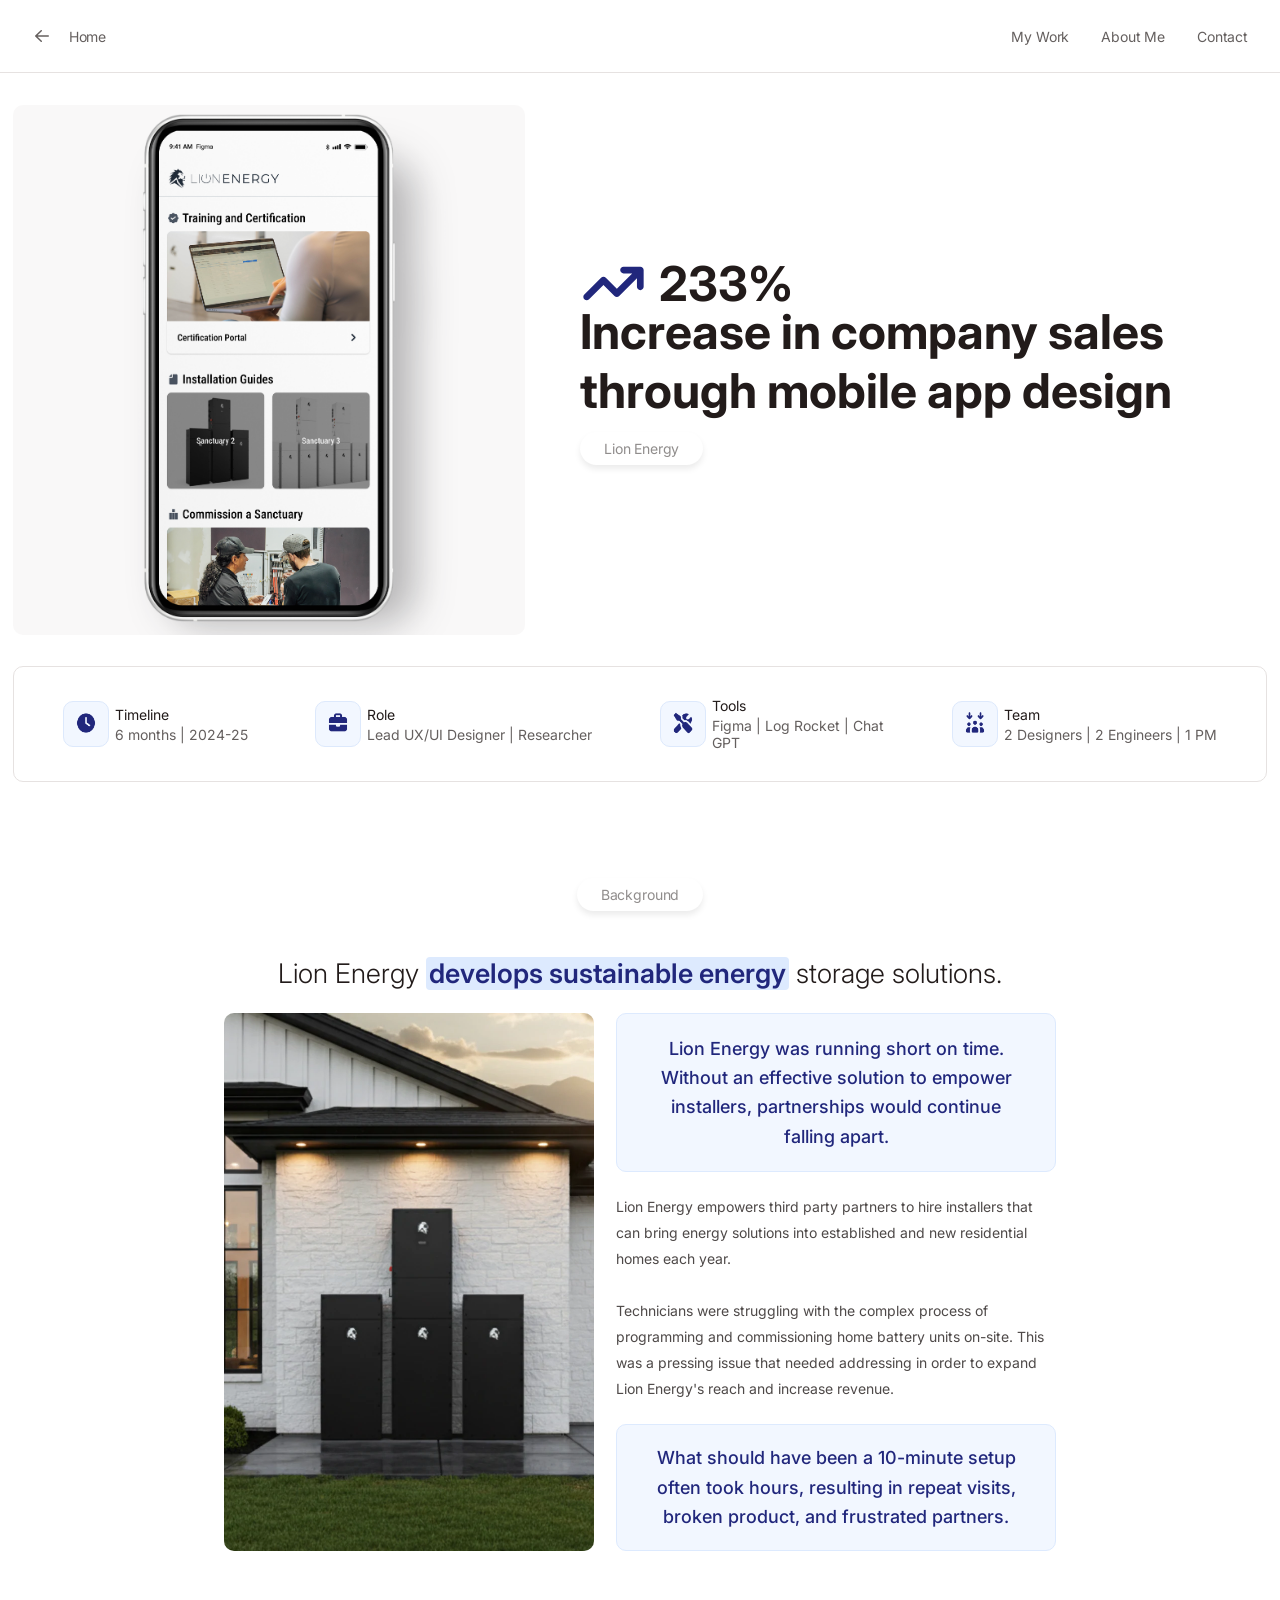
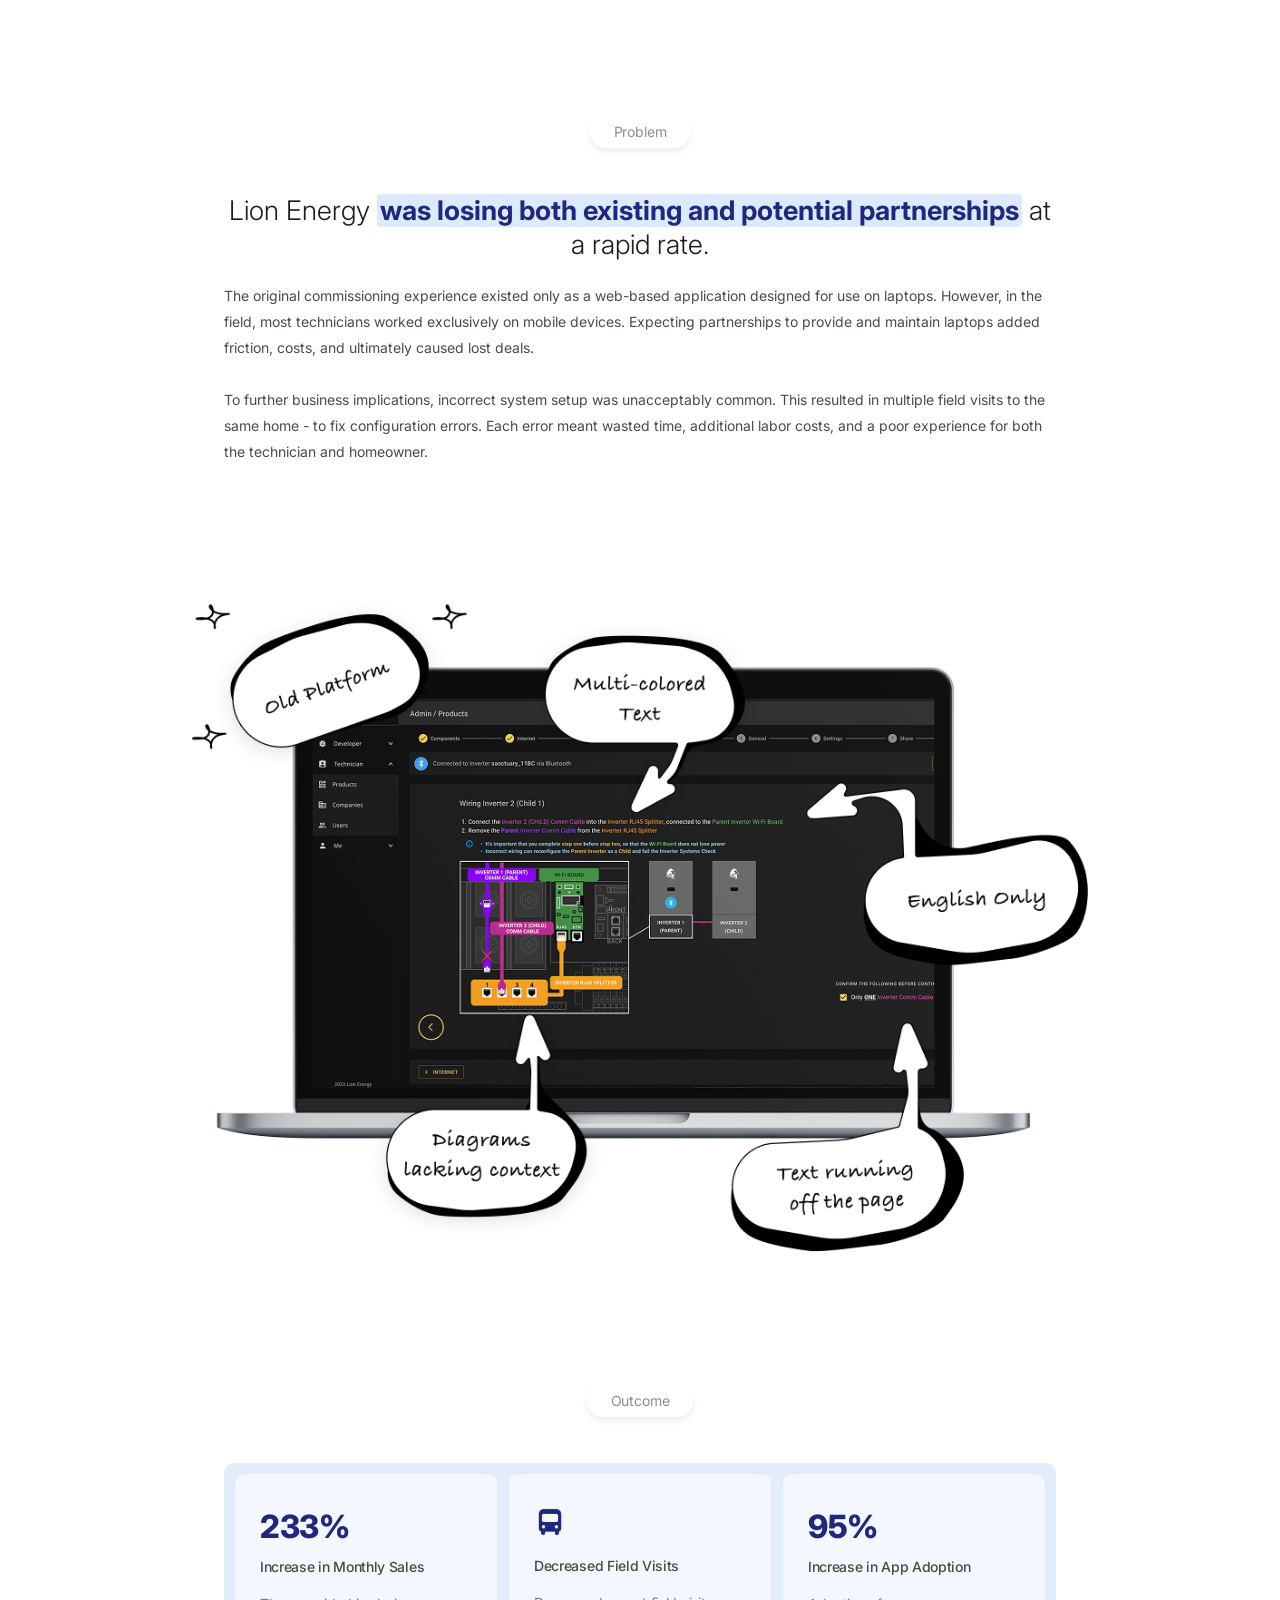
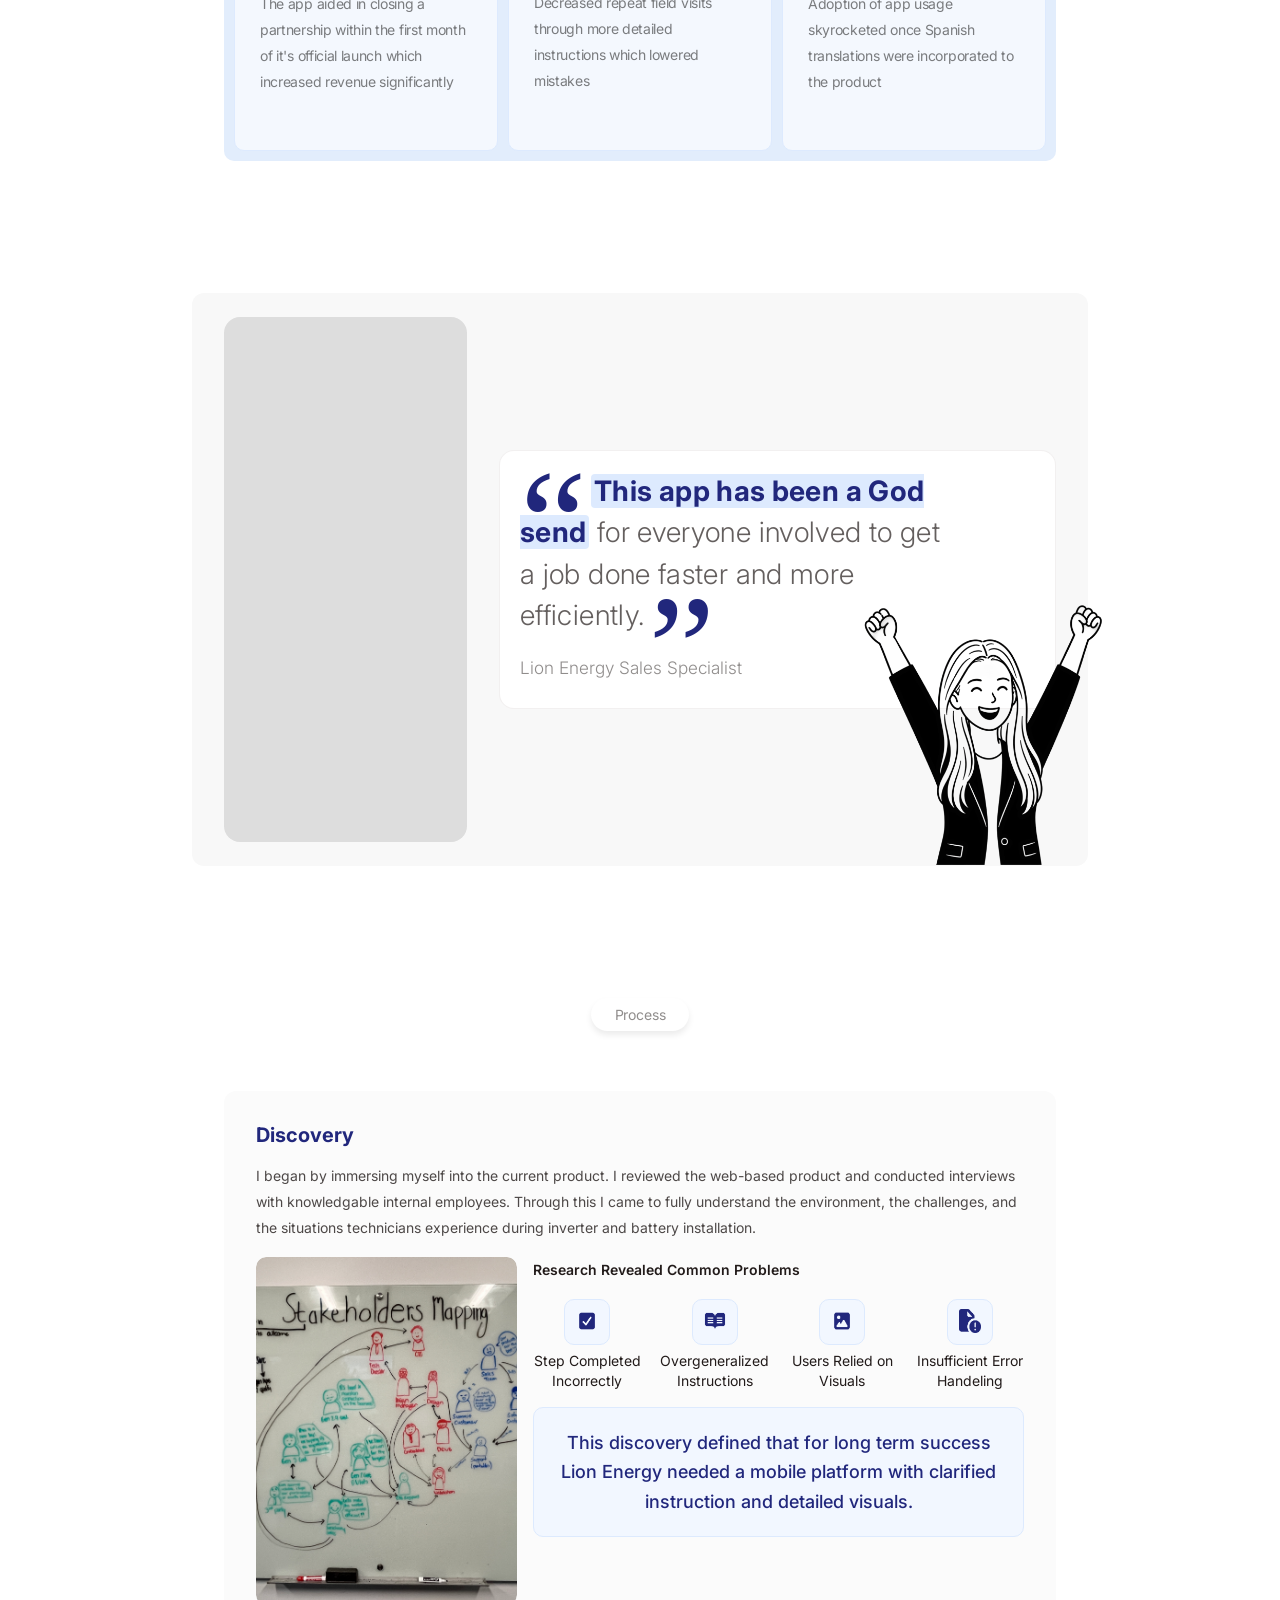
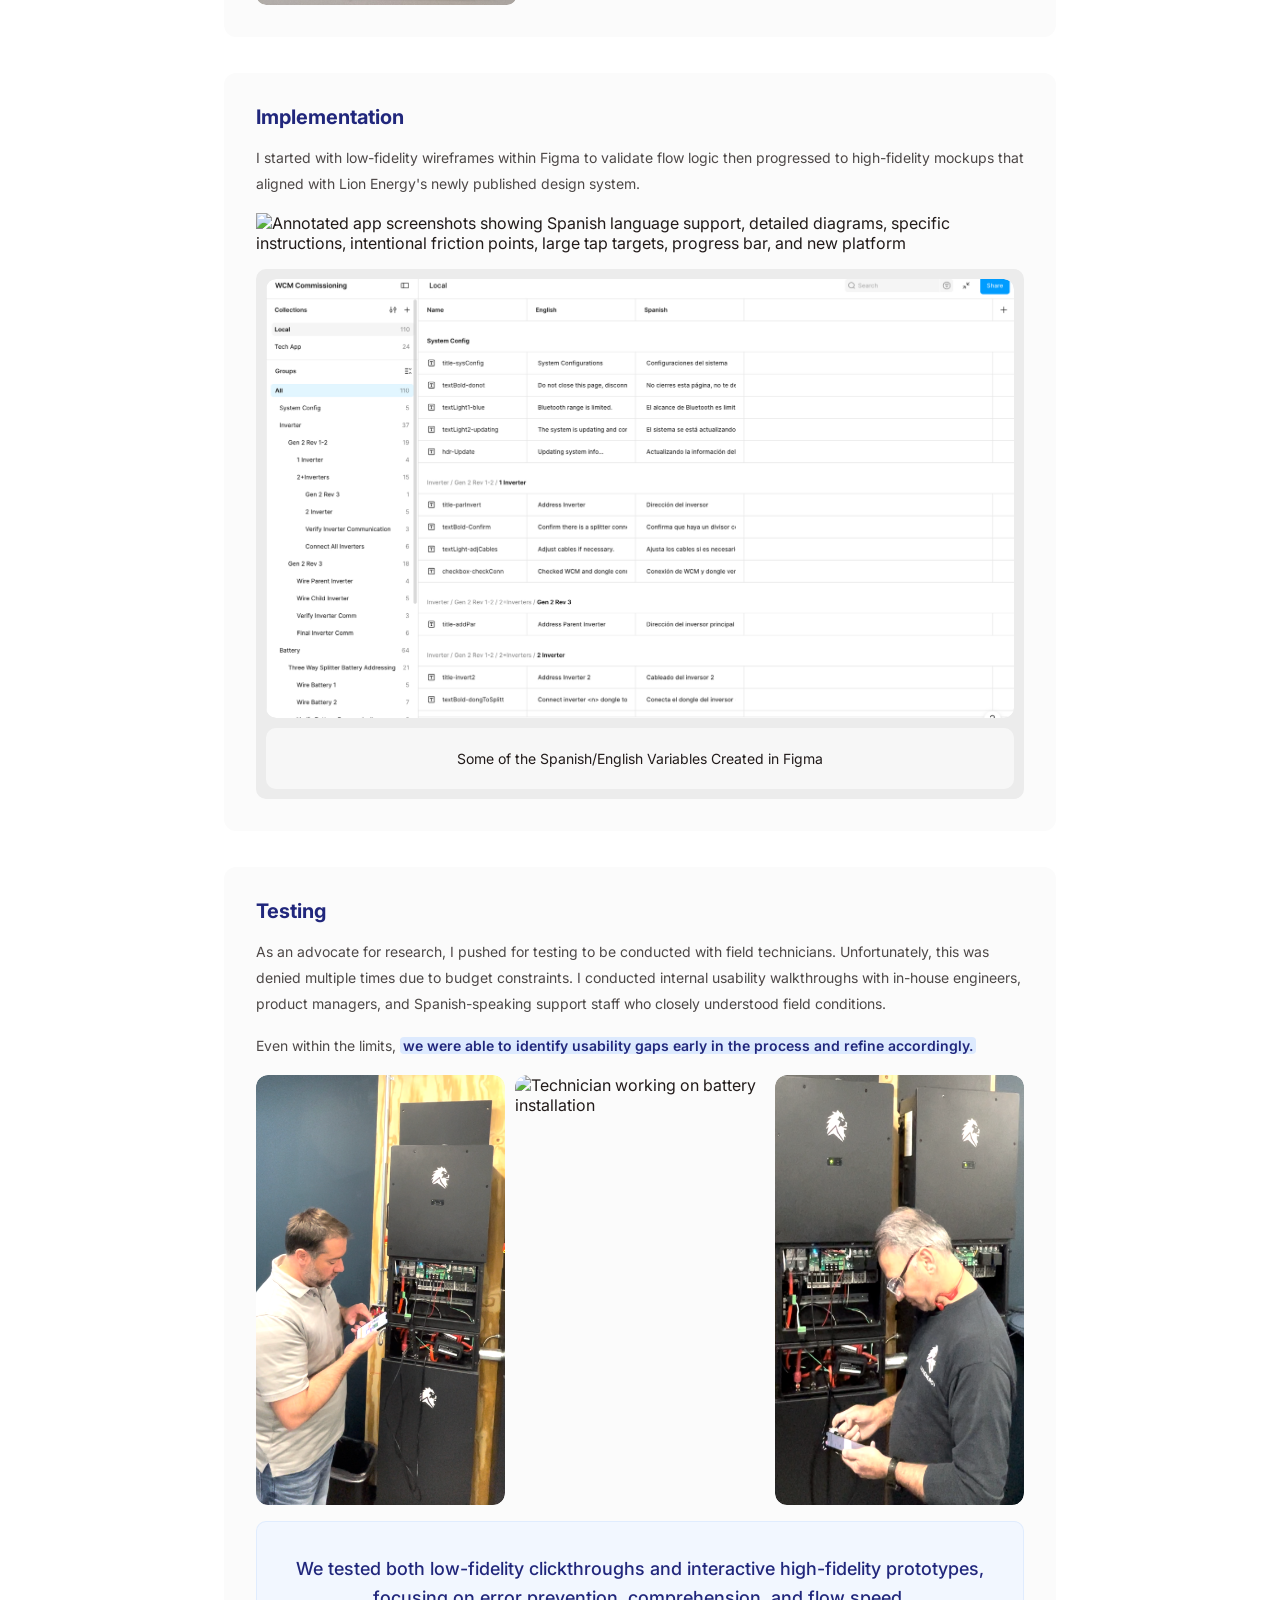
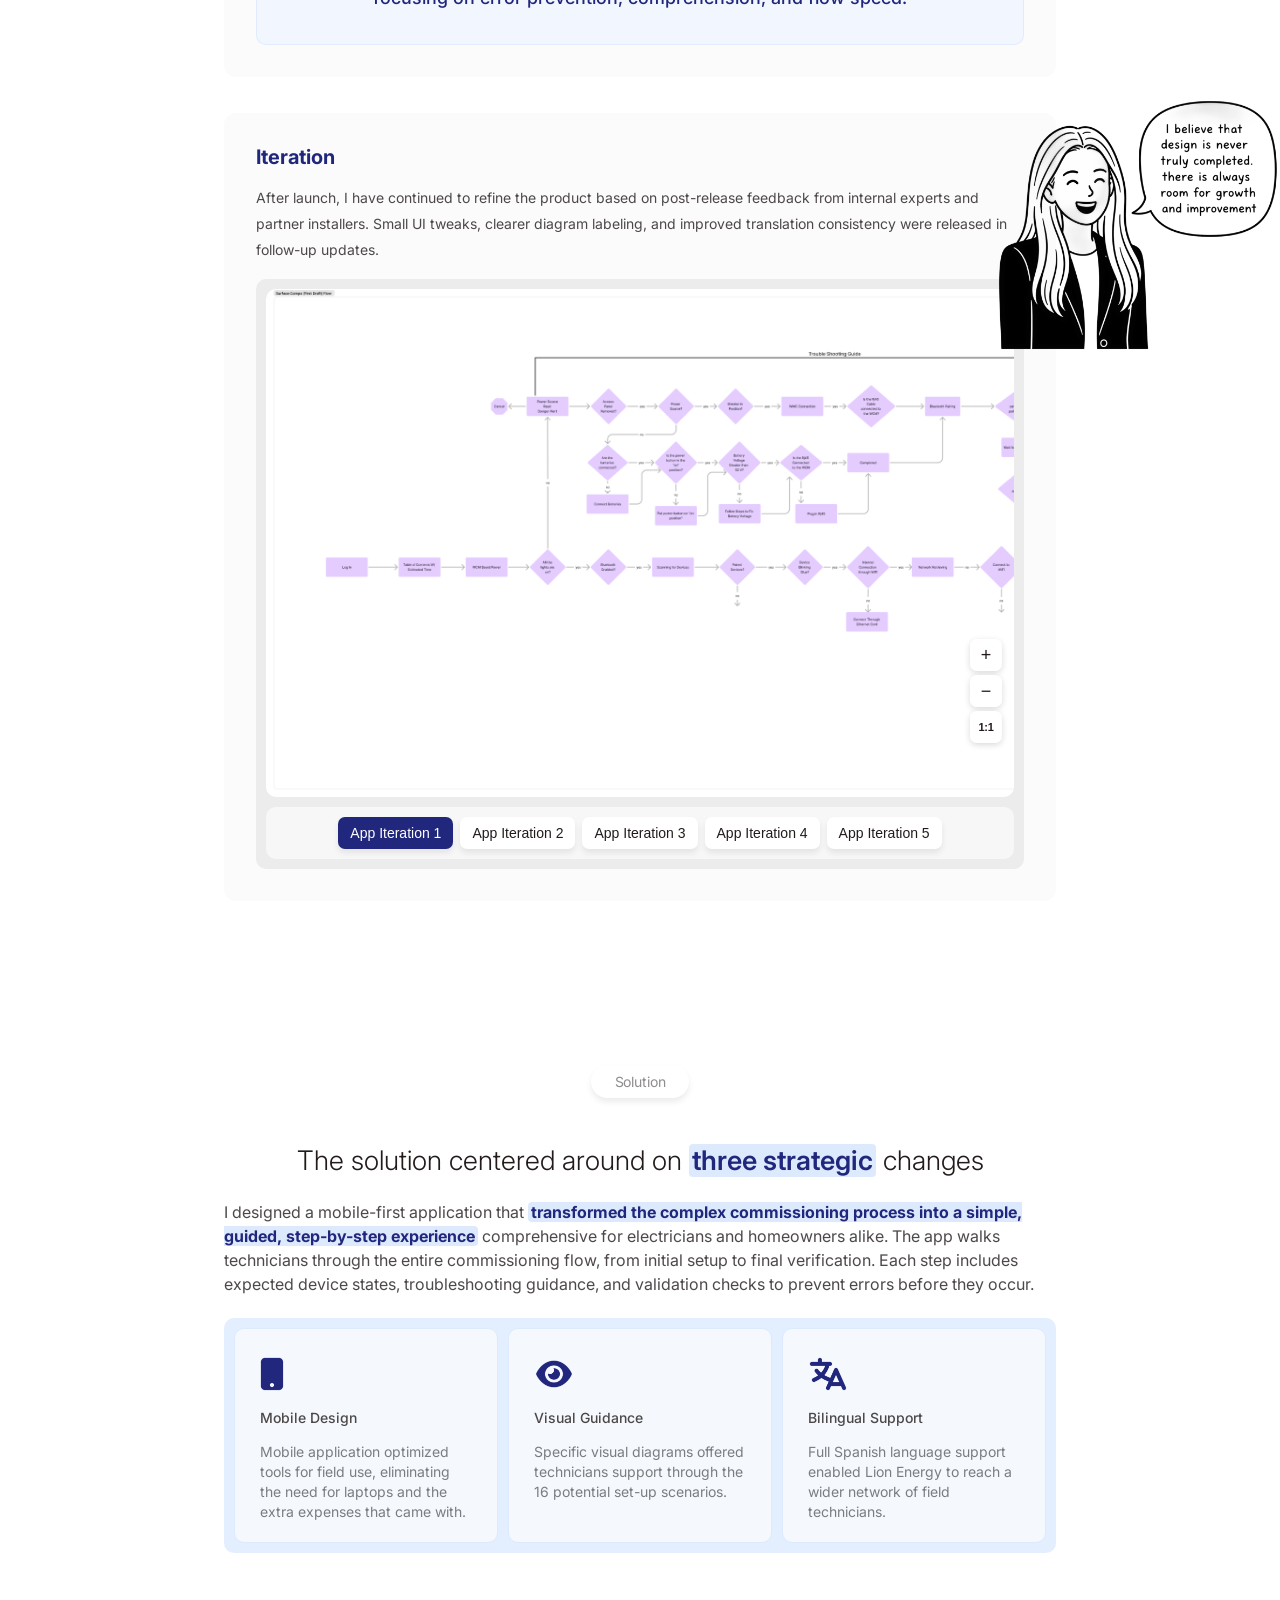
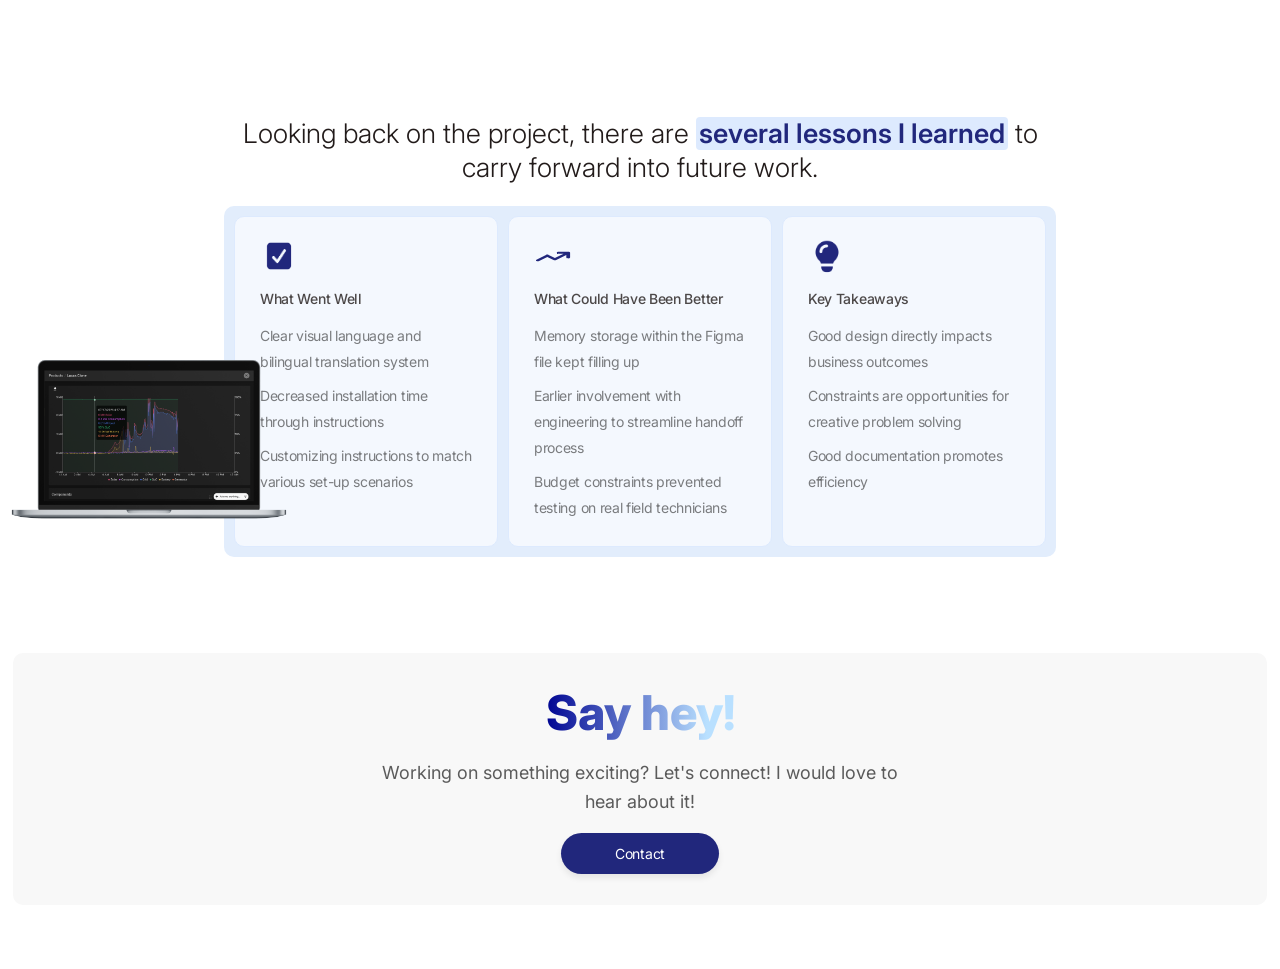
==== commit 9de4878f: "Replace Figma image URLs with local assets" ====
--- a/product-value.html
+++ b/product-value.html
@@ -1158,7 +1158,7 @@
   <!-- ─── Hero ─── -->
   <section class="cs-hero">
     <div class="cs-hero__device">
-      <img src="https://www.figma.com/api/mcp/asset/f5a6b131-6152-4d12-a636-bc44498e6075" alt="Lion Energy technician app home screen">
+      <img src="assets/technician-home-cover-img.png" alt="Lion Energy technician app home screen">
     </div>
     <div class="cs-hero__copy">
       <div class="cs-hero__stat-row">
@@ -1223,7 +1223,7 @@
       </p>
       <div class="cs-two-col">
         <div class="cs-two-col__img" style="width:370px; min-width:370px; height:auto; align-self:stretch;">
-          <img src="https://www.figma.com/api/mcp/asset/ba04657e-9eb3-4afa-96de-4a800639ceef" alt="Lion Energy outdoor installation" style="width:100%; height:100%; object-fit:cover; object-position:95% center;">
+          <img src="assets/background-photo.png" alt="Lion Energy outdoor installation" style="width:100%; height:100%; object-fit:cover; object-position:95% center;">
         </div>
         <div class="cs-two-col__right" style="height:auto;">
           <div class="cs-callout" style="flex:none; justify-content:center; align-items:center;">
@@ -1301,7 +1301,7 @@
         </p>
         <span class="cs-testimonial__cite">Lion Energy Sales Specialist</span>
         <div class="cs-testimonial__girl">
-          <img src="https://www.figma.com/api/mcp/asset/96faf5ed-6796-415d-9d5f-3849126d8b5a" alt="">
+          <img src="assets/outcome-decorative.png" alt="">
         </div>
       </div>
     </div>
@@ -1322,7 +1322,7 @@
           </p>
           <div class="cs-discovery-grid">
             <div class="cs-discovery-photo">
-              <img src="https://www.figma.com/api/mcp/asset/63972ed6-4a25-4545-ae83-3a02f7d1ddae" alt="Research session photo">
+              <img src="assets/discovery-research-photo.png" alt="Research session photo">
             </div>
             <div class="cs-discovery-right">
               <h4>Research Revealed Common Problems</h4>
@@ -1474,7 +1474,7 @@
           <!-- Figma variables screenshot -->
           <div class="cs-figma-vars">
             <div class="cs-figma-vars__img">
-              <img src="https://www.figma.com/api/mcp/asset/8328288e-763f-47ca-abbc-e2f422f4201a" alt="Spanish/English variables in Figma">
+              <img src="assets/UX/Figma Variables.jpg" alt="Spanish/English variables in Figma">
             </div>
             <div class="cs-figma-vars__caption">
               <span>Some of the Spanish/English Variables Created in Figma</span>
@@ -1496,13 +1496,13 @@
             <img src="https://www.figma.com/api/mcp/asset/4fc7a100-7b0d-47fa-850b-0fb2c67f1b39" alt="" style="position:absolute; left:-230px; top:-130px; width:350px; pointer-events:none; z-index:2;">
           <div class="cs-testing-photos">
             <div class="cs-testing-photo">
-              <img src="https://www.figma.com/api/mcp/asset/e020d935-98e8-4b8a-9957-1912971c8a1c" alt="Technician commissioning Lion Energy unit" style="object-position: center;">
+              <img src="assets/testing-mockup-3.png" alt="Technician commissioning Lion Energy unit" style="object-position: center;">
             </div>
-            <div class="cs-testing-photo cs-testing-photo--rotated">
-              <img src="https://www.figma.com/api/mcp/asset/668ce3d3-c5c7-4e8d-a5be-59410bf41bf0" alt="Technician working on battery installation" style="transform: rotate(-270deg) scale(0.62);">
+            <div class="cs-testing-photo">
+              <img src="assets/testing-mockup-2.png" alt="Technician working on battery installation">
             </div>
-            <div class="cs-testing-photo cs-testing-photo--rotated">
-              <img src="https://www.figma.com/api/mcp/asset/7eaac8de-e61e-470e-9f5e-16ad4c90149e" alt="Technician inspecting Lion Energy setup" style="transform: rotate(-270deg) scale(0.62);">
+            <div class="cs-testing-photo">
+              <img src="assets/testing-mockup-1.png" alt="Technician inspecting Lion Energy setup">
             </div>
           </div>
           </div>
@@ -1542,7 +1542,7 @@
             </div>
             <!-- Girl illustration — absolutely positioned, ignores flow -->
             <div class="cs-iteration-girl">
-              <img src="https://www.figma.com/api/mcp/asset/2136d515-c871-4bfa-97d4-3b9c432eda4c" alt="">
+              <img src="assets/process-decorative-2.png" alt="">
             </div>
           </div>
         </div>
@@ -1594,7 +1594,7 @@
         Looking back on the project, there are <strong>several lessons I learned</strong> to carry forward into future work.
       </p>
       <div style="position:relative; width:100%;">
-      <img src="https://www.figma.com/api/mcp/asset/35e4d4a9-33b0-4343-b0aa-51aa9a25dca5" alt="" style="width:350px; position:absolute; bottom:0; left:-250px; z-index:2; pointer-events:none;">
+      <img src="assets/old-smart-site.png" alt="" style="width:350px; position:absolute; bottom:0; left:-250px; z-index:2; pointer-events:none;">
       <div class="cs-retro-grid">
         <div class="cs-retro-card">
           <img class="cs-retro-icon cs-retro-icon--shift" src="assets/Property 1=square-check-solid-full 1.png" alt="">
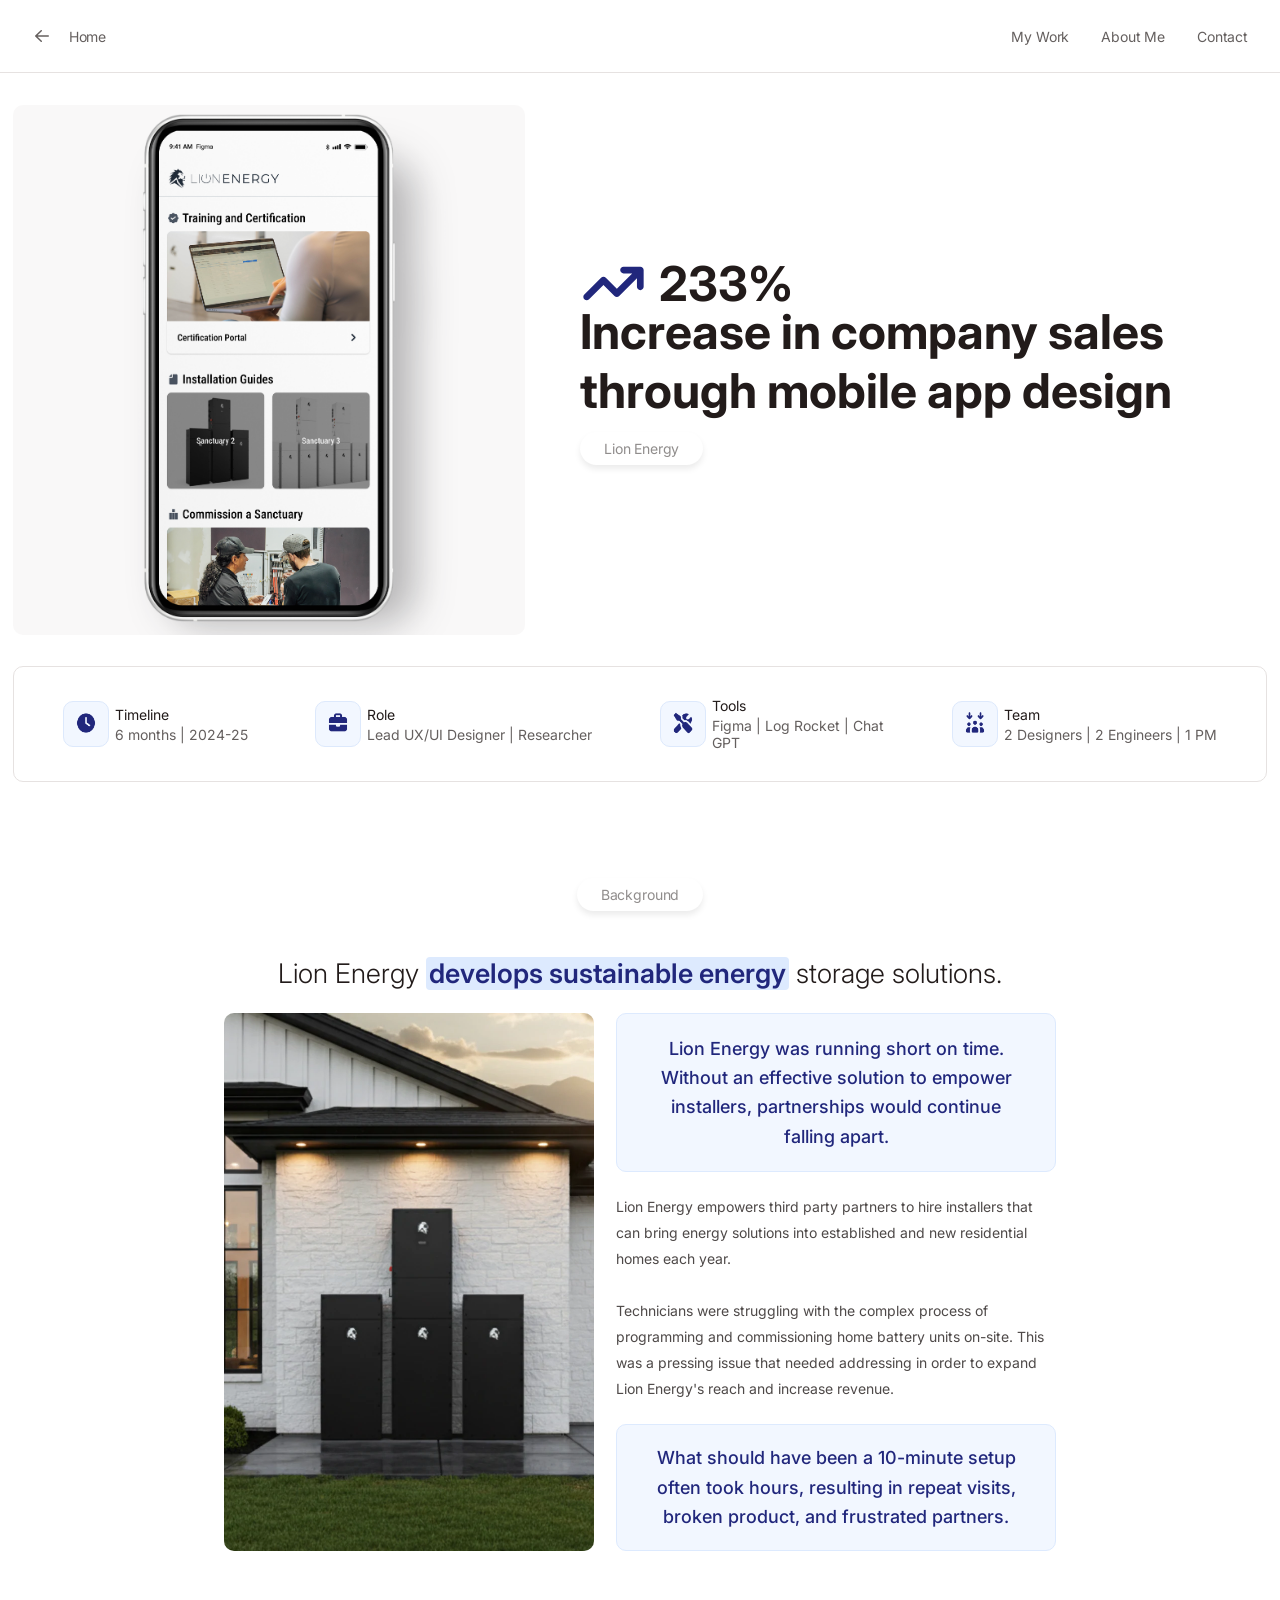
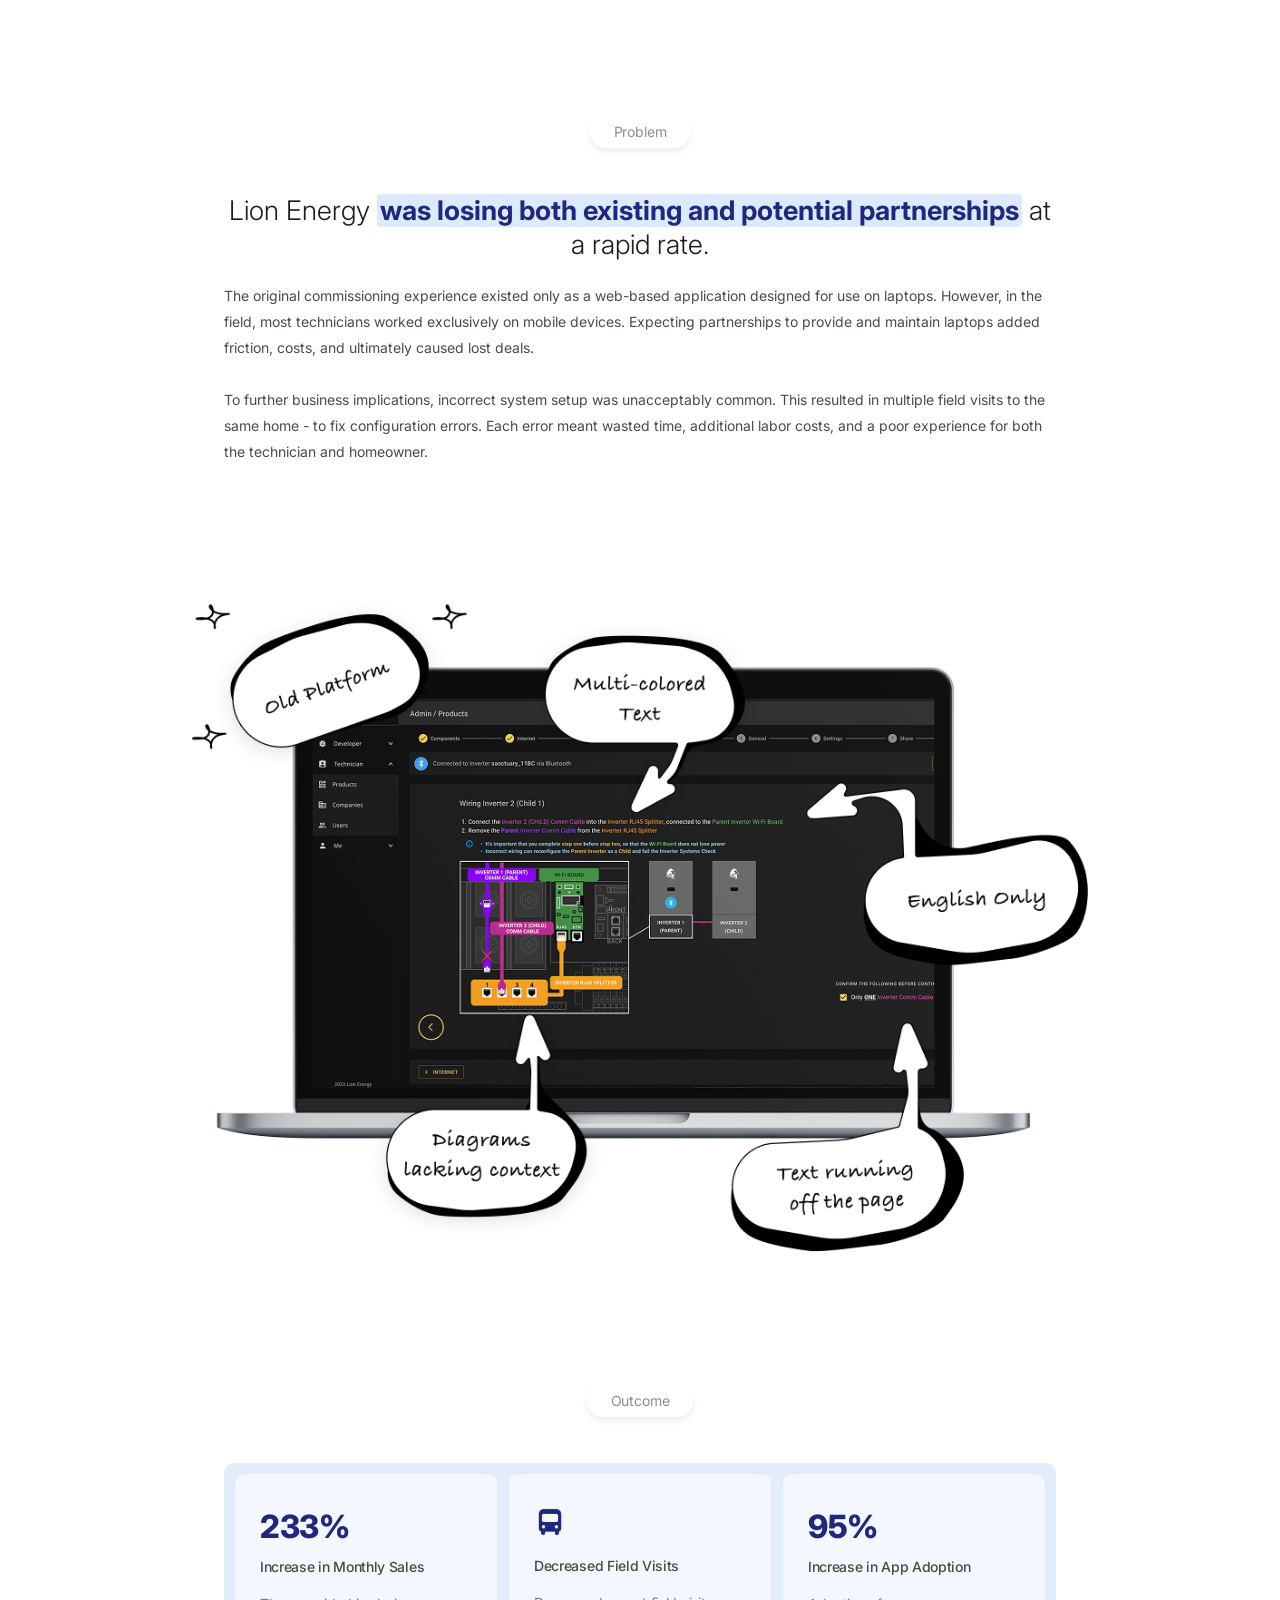
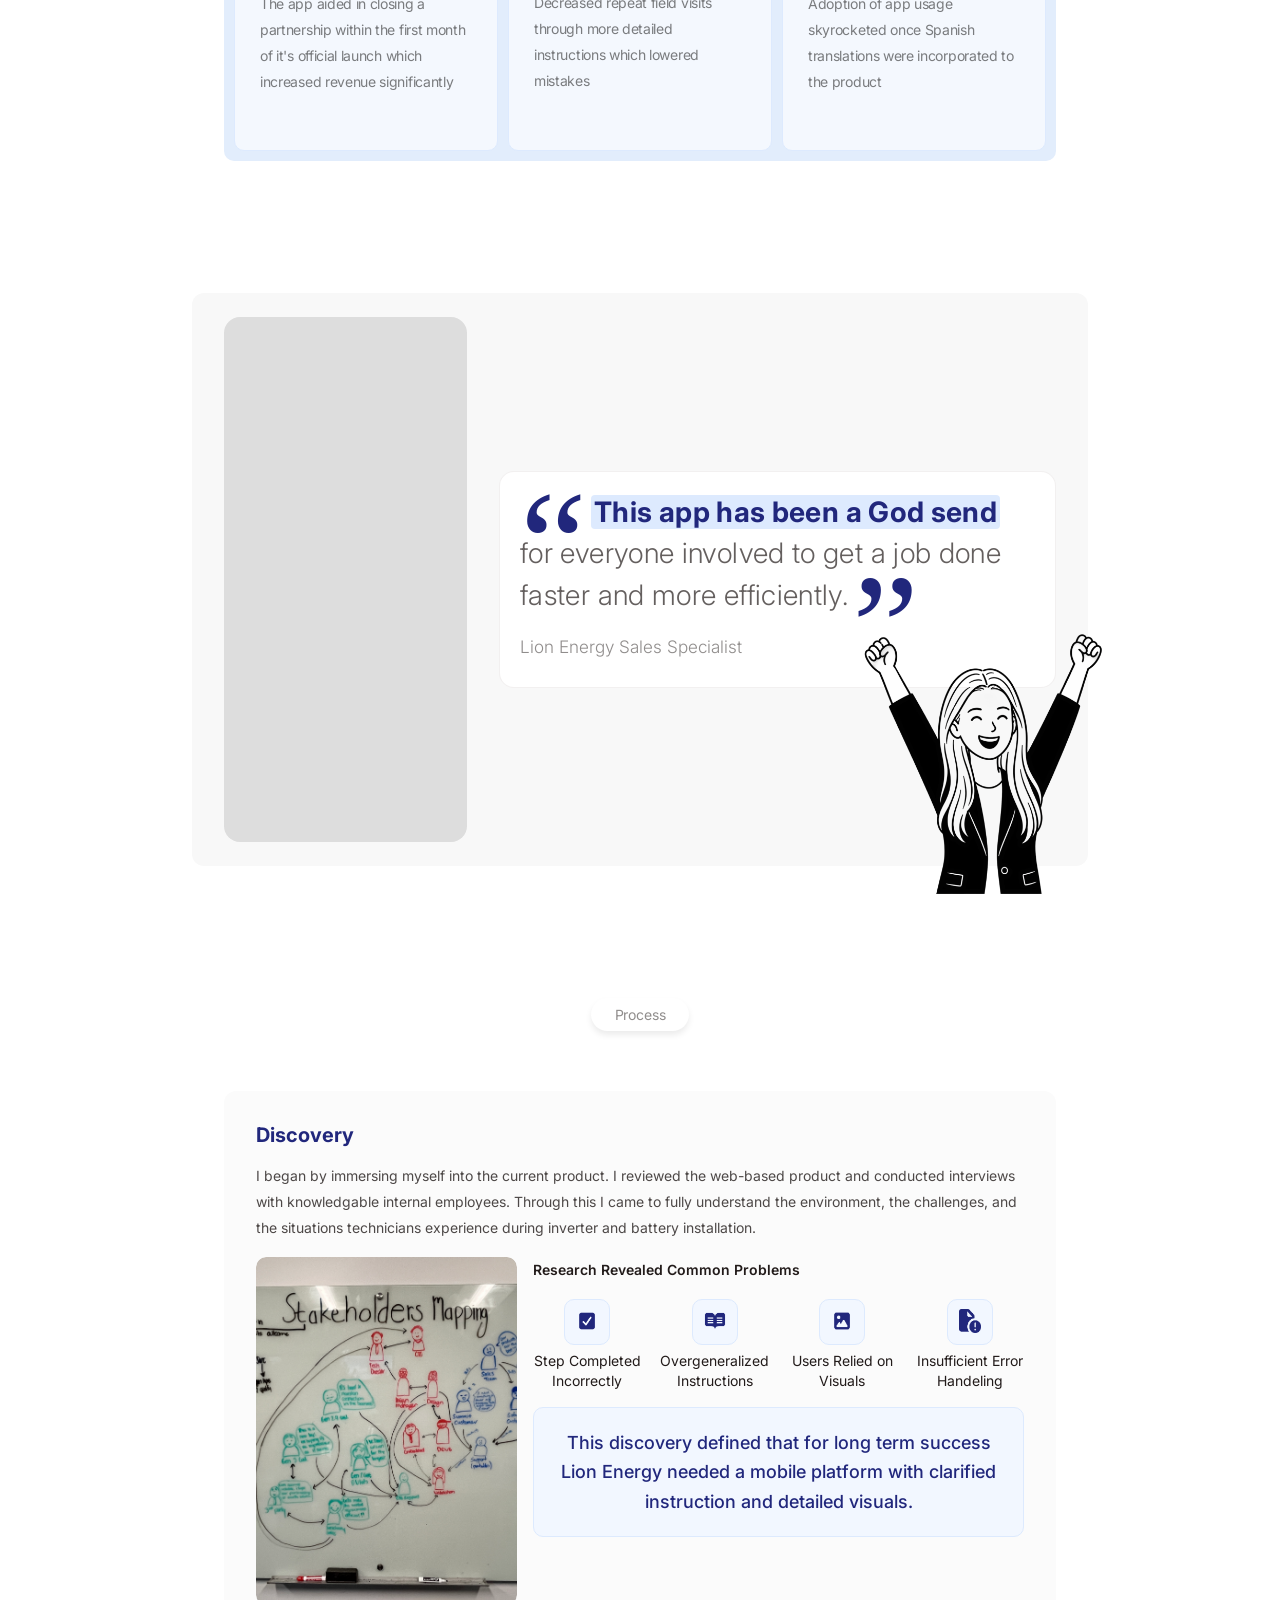
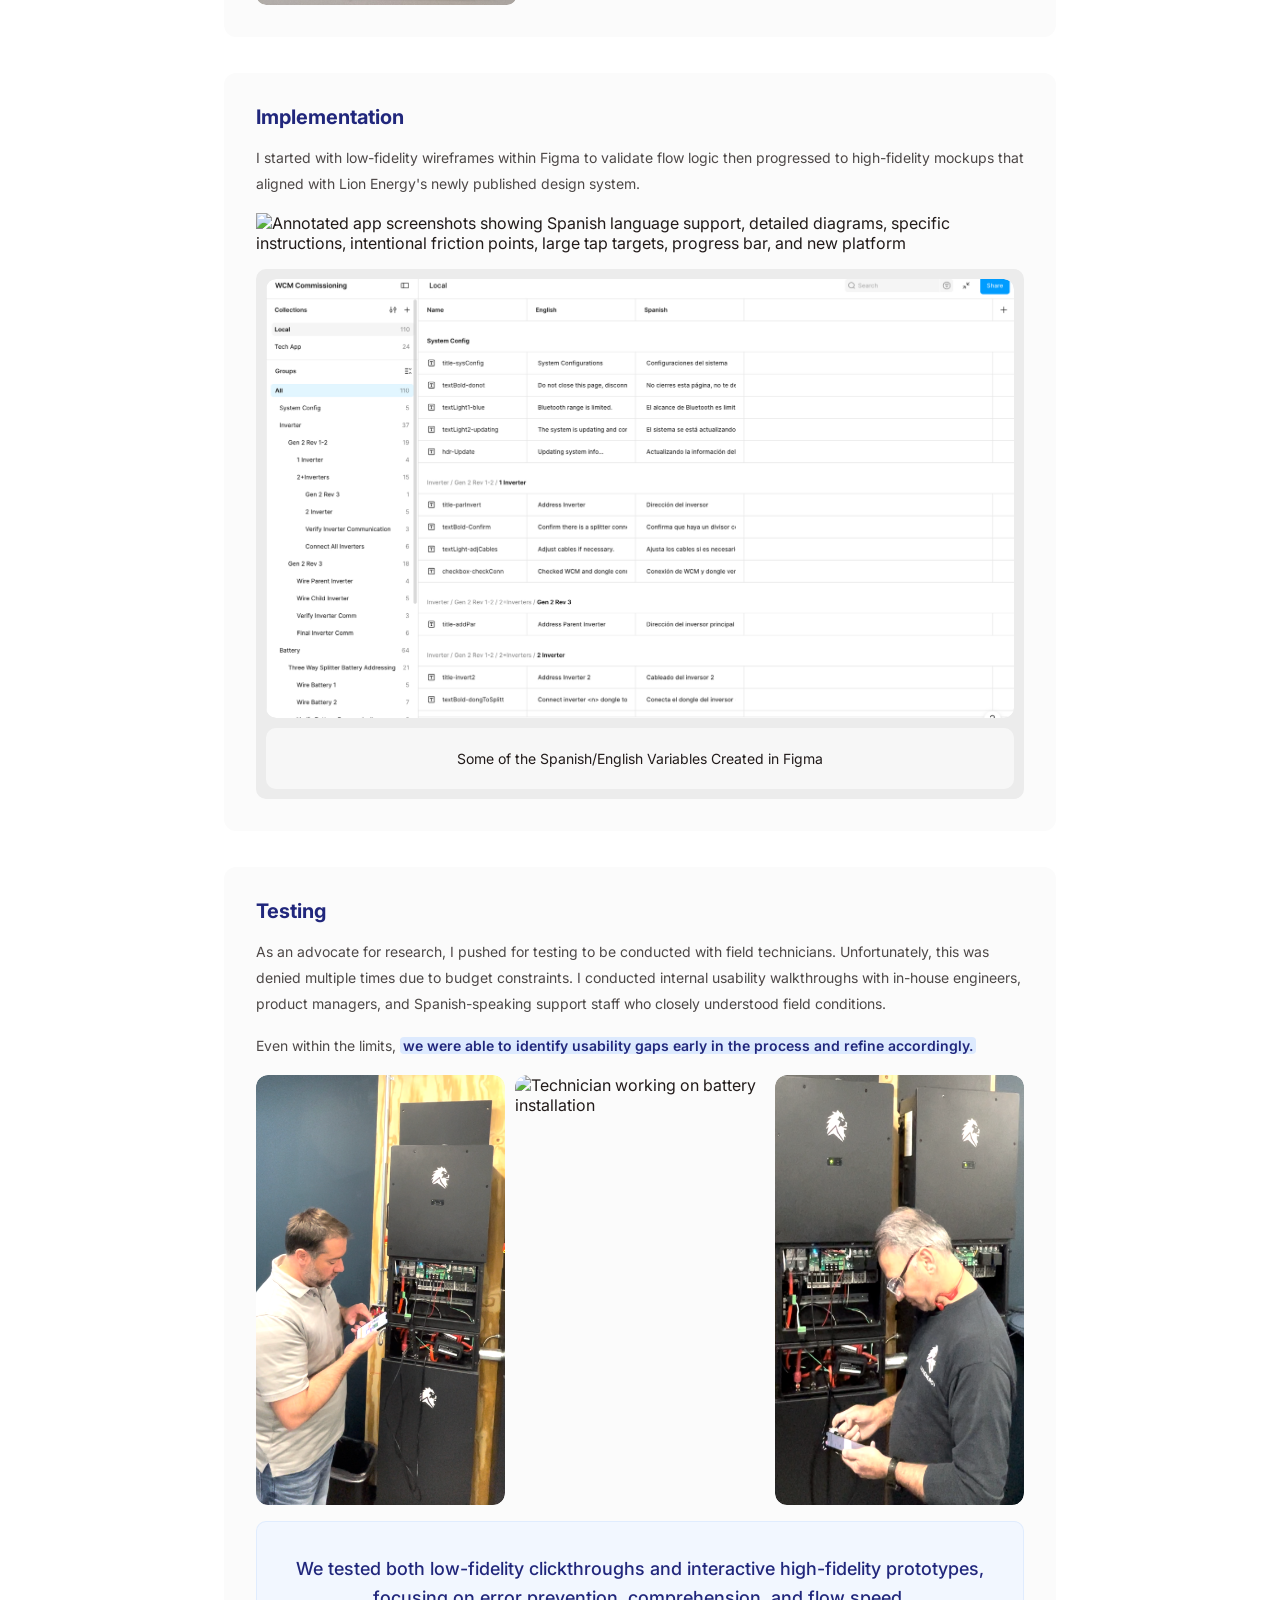
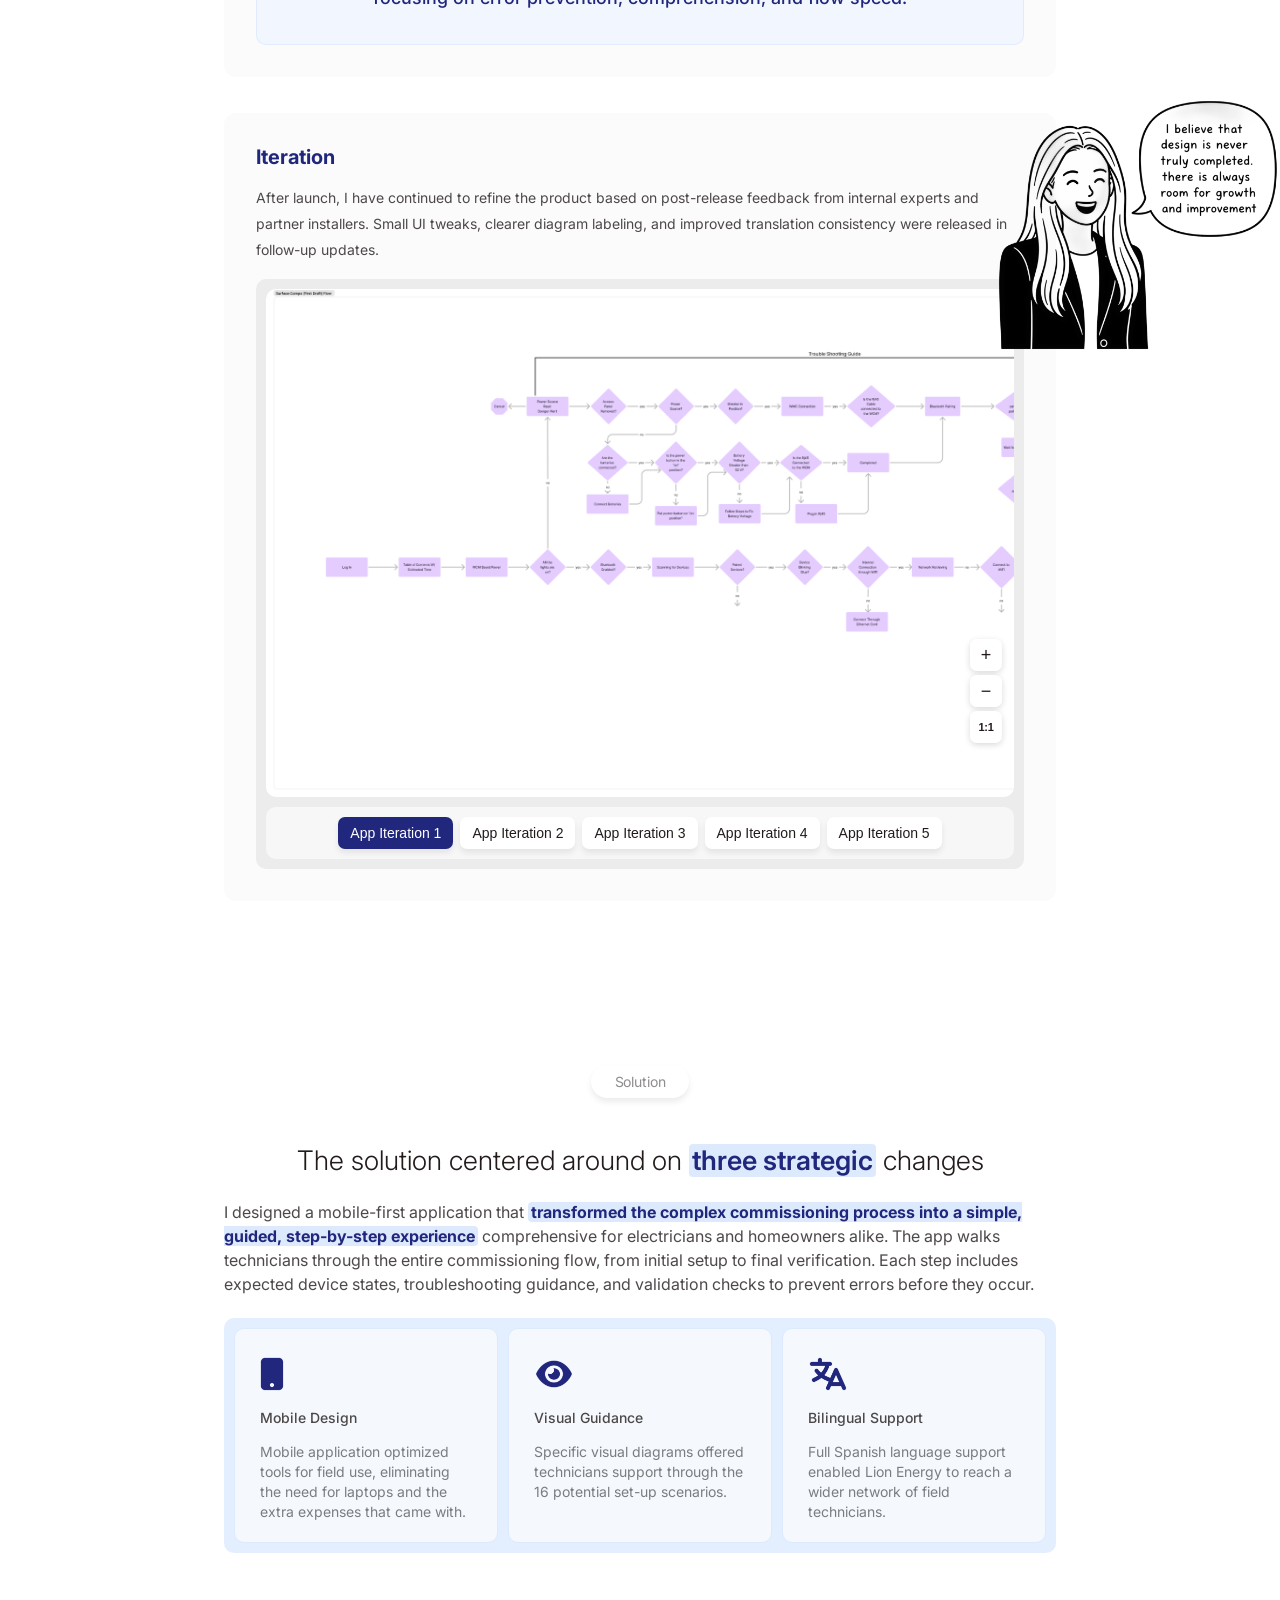
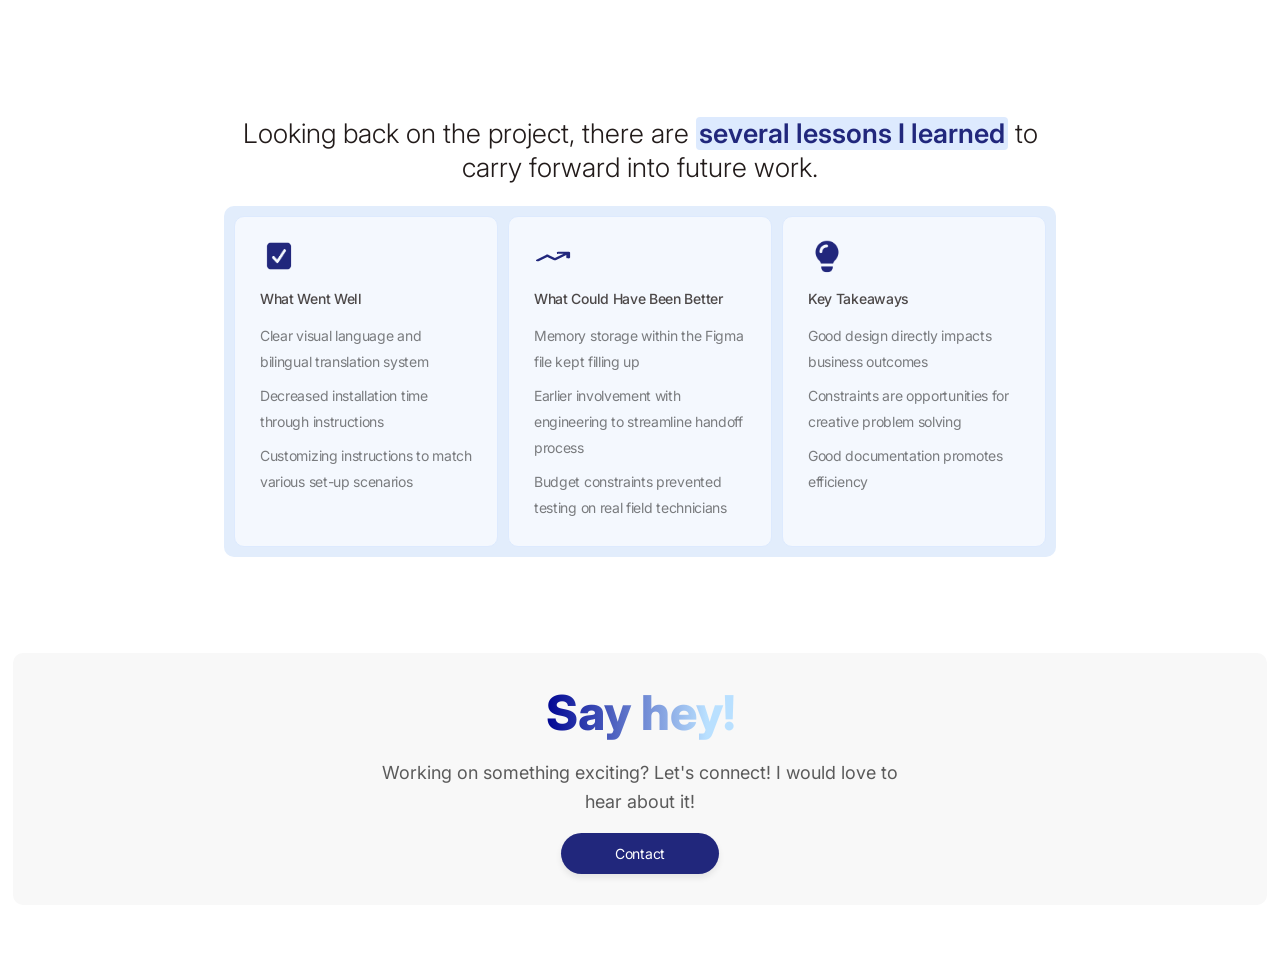
==== commit f5b7868d: "Fix images and layout updates" ====
--- a/product-value.html
+++ b/product-value.html
@@ -421,7 +421,7 @@
   letter-spacing: 0.3645px;
   position: relative;
   z-index: 1;
-  max-width: 440px;
+  max-width: 100%;
 }
 .cs-testimonial__quote-text strong {
   font-weight: 700;
@@ -444,7 +444,7 @@
 .cs-testimonial__girl {
   position: absolute;
   right: -84px;
-  bottom: -186px;
+  bottom: -236px;
   width: 310px;
   height: 322px;
   pointer-events: none;
@@ -1594,8 +1594,7 @@
         Looking back on the project, there are <strong>several lessons I learned</strong> to carry forward into future work.
       </p>
       <div style="position:relative; width:100%;">
-      <img src="assets/old-smart-site.png" alt="" style="width:350px; position:absolute; bottom:0; left:-250px; z-index:2; pointer-events:none;">
-      <div class="cs-retro-grid">
+<div class="cs-retro-grid">
         <div class="cs-retro-card">
           <img class="cs-retro-icon cs-retro-icon--shift" src="assets/Property 1=square-check-solid-full 1.png" alt="">
           <h4>What Went Well</h4>
